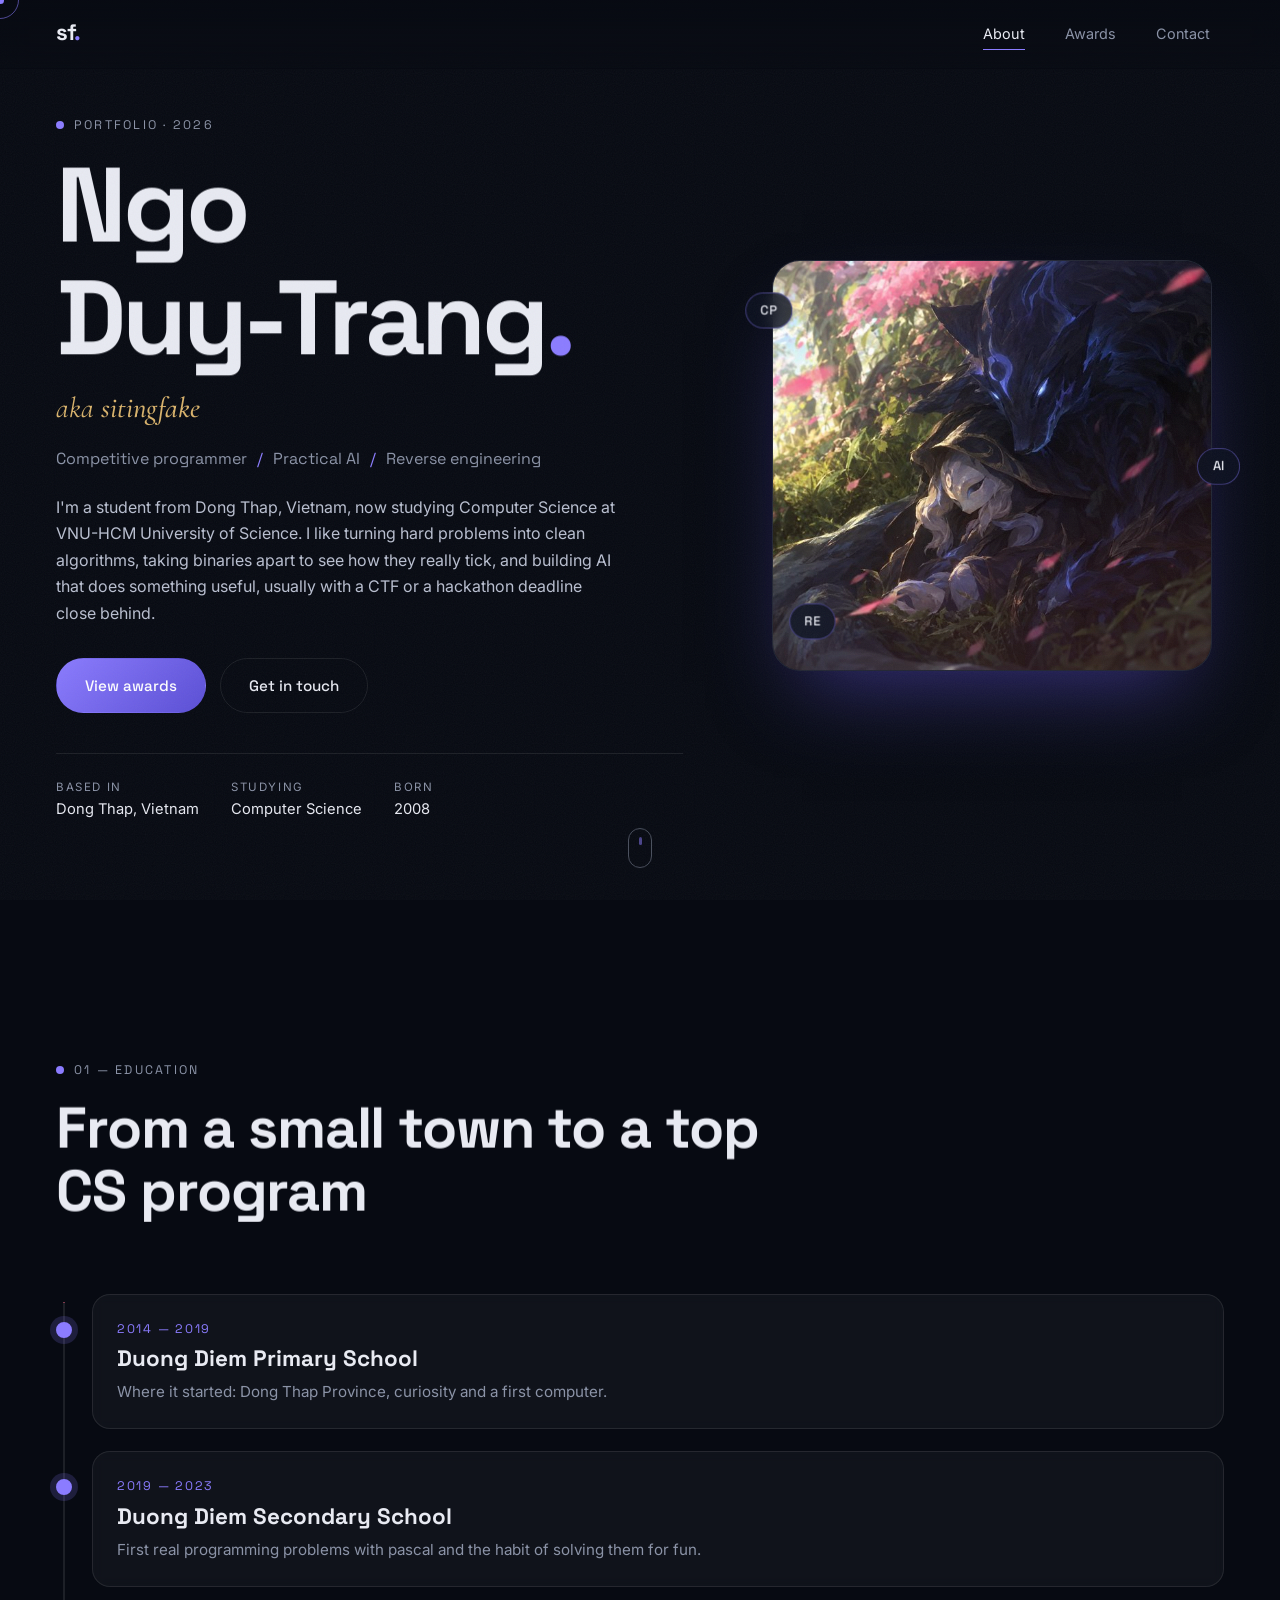
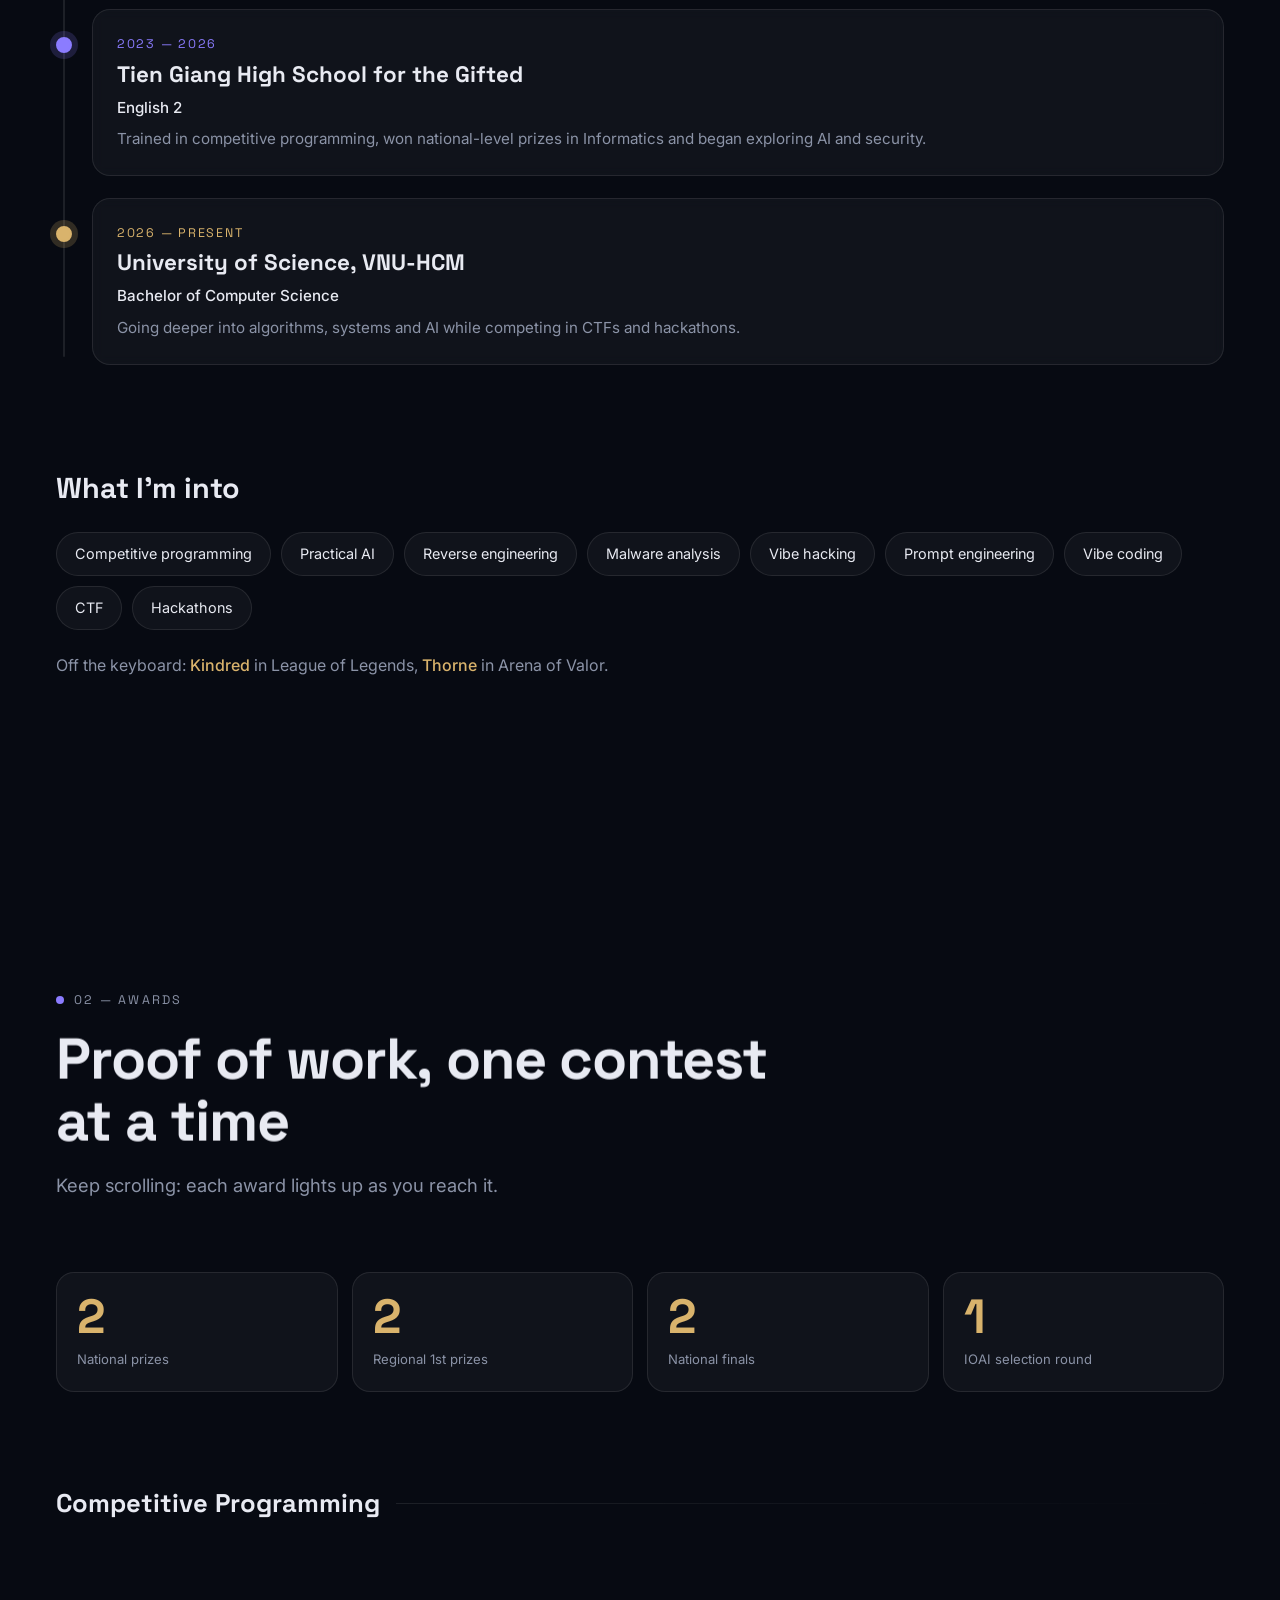
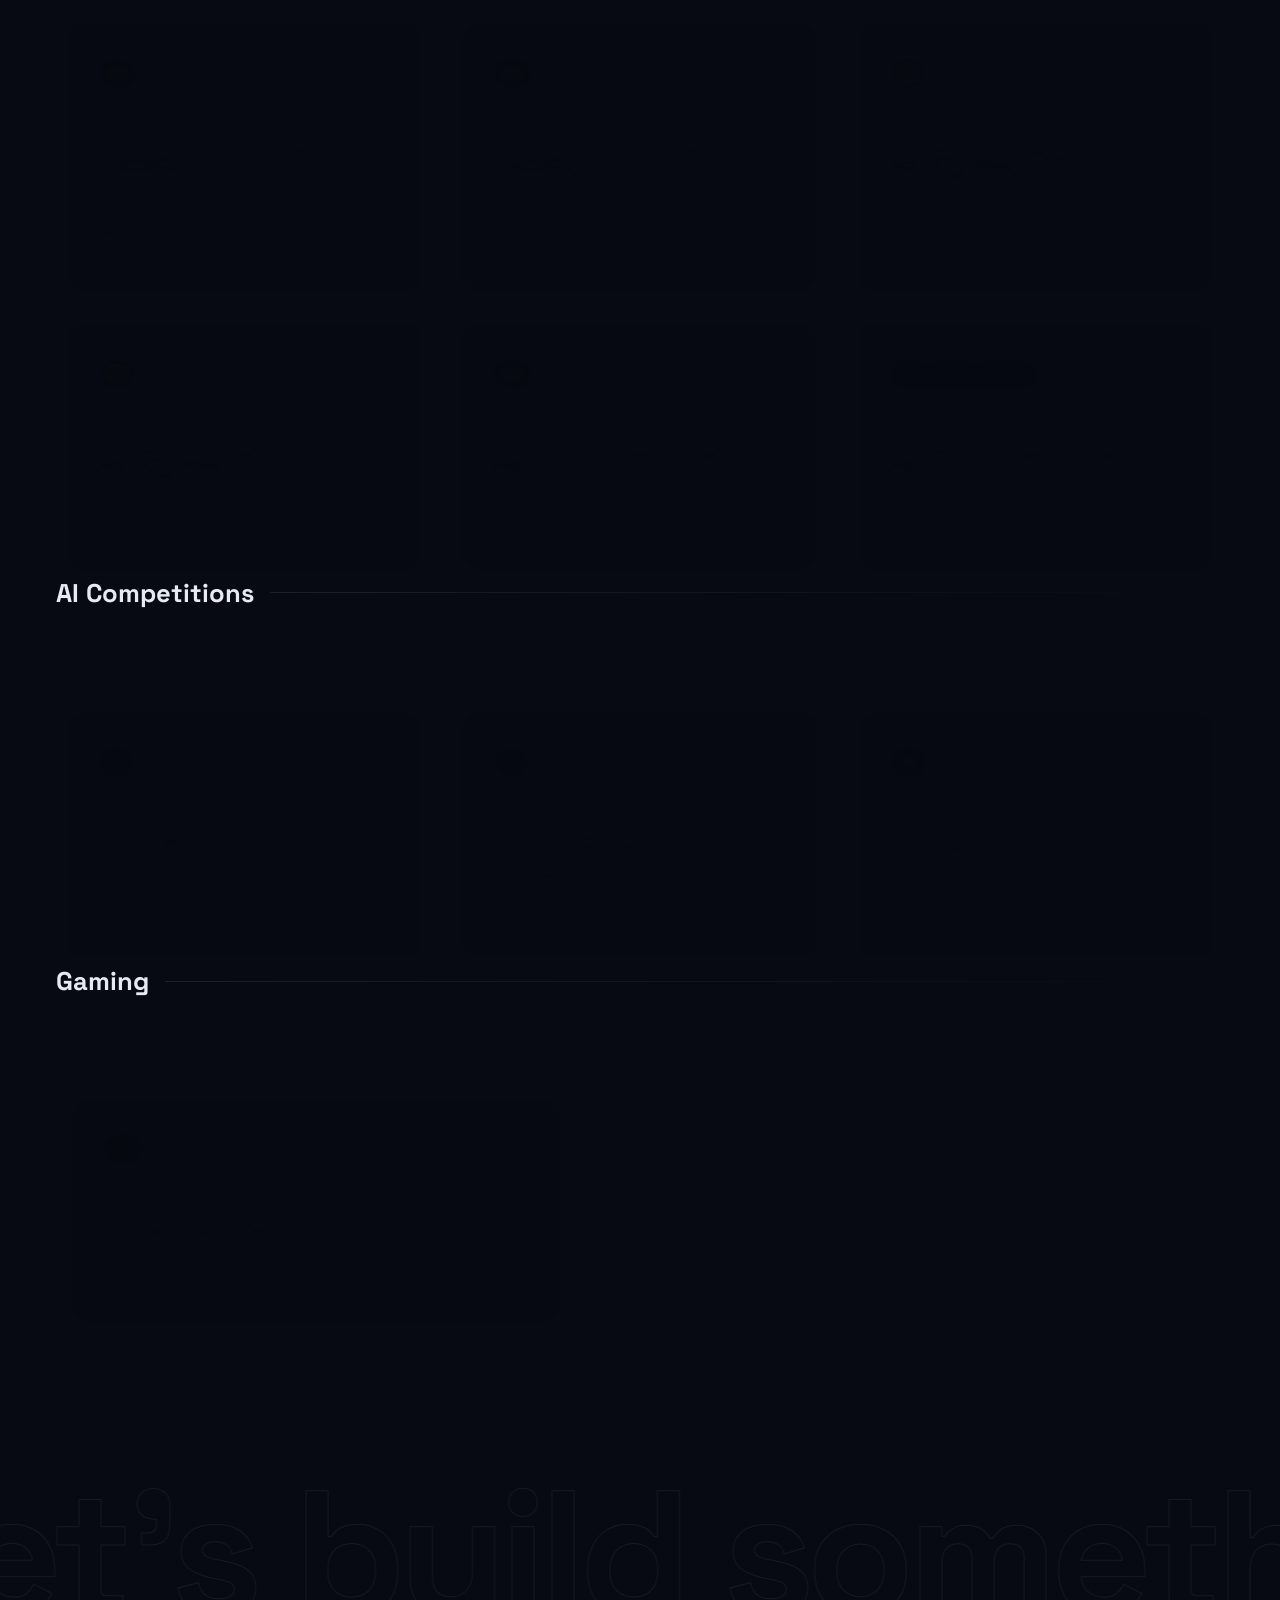
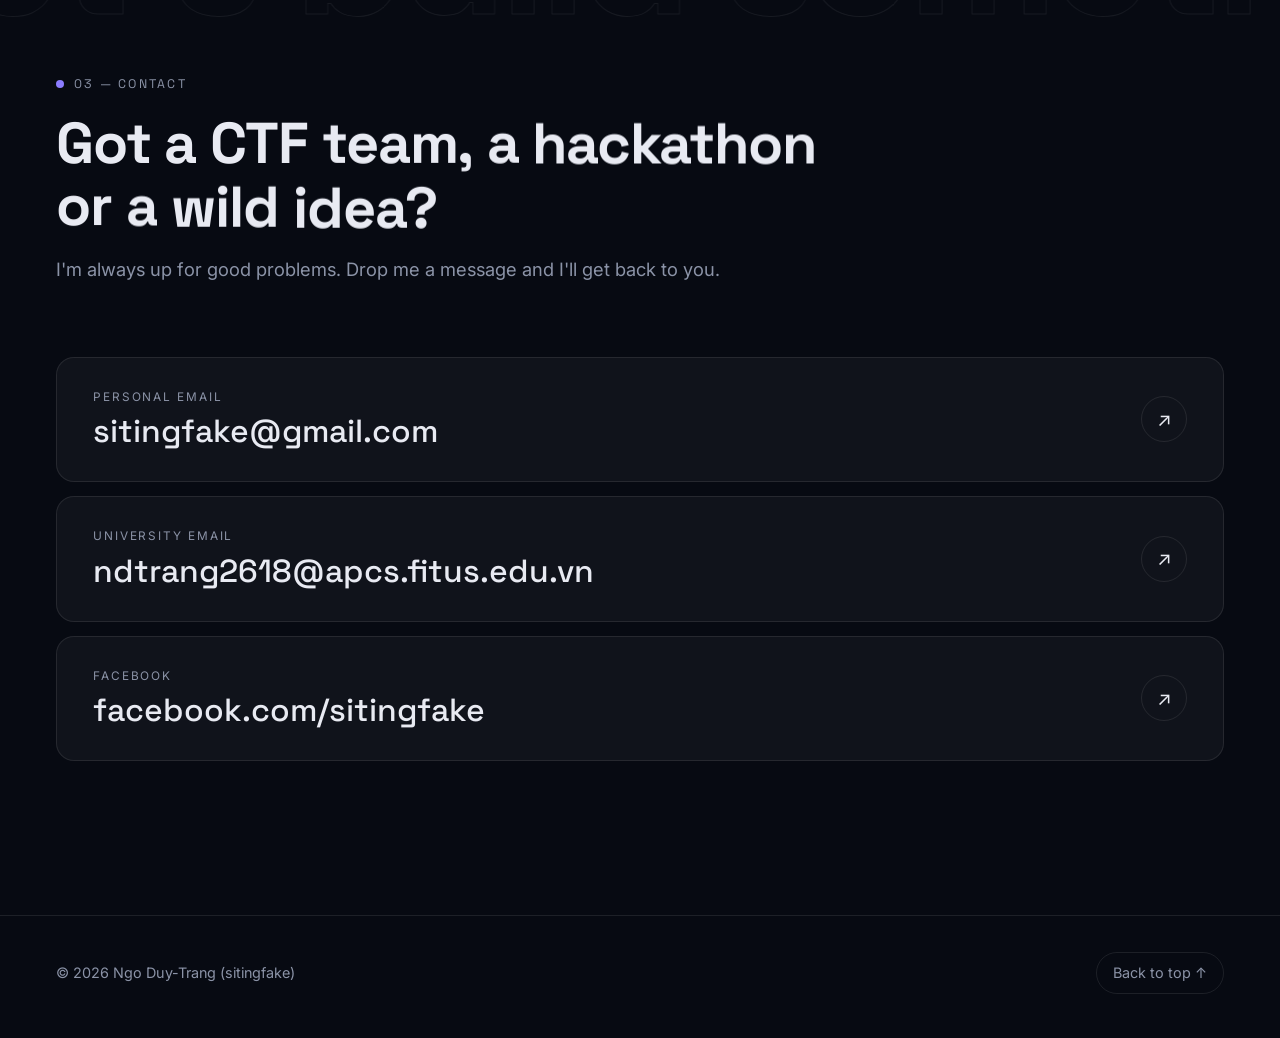
==== index.html @ 2561b8cd "Initial portfolio" ====
<!DOCTYPE html>
<html lang="en">
<head>
  <meta charset="UTF-8">
  <meta name="viewport" content="width=device-width, initial-scale=1, viewport-fit=cover">
  <title>Ngo Duy-Trang (sitingfake) — Portfolio</title>
  <meta name="description" content="Portfolio of Ngo Duy-Trang (sitingfake): competitive programmer, practical AI builder and reverse-engineering enthusiast studying Computer Science at VNU-HCM University of Science.">
  <meta name="theme-color" content="#070a12">
  <meta property="og:type" content="website">
  <meta property="og:title" content="Ngo Duy-Trang (sitingfake) — Portfolio">
  <meta property="og:description" content="Competitive programming, practical AI, reverse engineering and CTFs.">
  <meta property="og:image" content="assets/images/avatar.jpg">
  <link rel="icon" href="assets/images/avatar-640.jpg">
  <link rel="preconnect" href="https://fonts.googleapis.com">
  <link rel="preconnect" href="https://fonts.gstatic.com" crossorigin>
  <link href="https://fonts.googleapis.com/css2?family=Cormorant+Garamond:ital,wght@0,500;1,500&family=Inter:wght@300;400;500;600&family=Space+Grotesk:wght@400;500;700&display=swap" rel="stylesheet">
  <script>document.documentElement.classList.add('js');</script>
  <link rel="stylesheet" href="css/base.css">
  <link rel="stylesheet" href="css/components.css">
  <link rel="stylesheet" href="css/hero.css">
  <link rel="stylesheet" href="css/education.css">
  <link rel="stylesheet" href="css/awards.css">
  <link rel="stylesheet" href="css/contact.css">
</head>
<body>
  <div class="preloader" id="preloader" aria-hidden="true">
    <div class="preloader__inner">
      <span class="preloader__mark">sf<i>.</i></span>
      <span class="preloader__bar"><b id="preloaderBar"></b></span>
    </div>
  </div>

  <div class="progress" id="progress" aria-hidden="true"></div>
  <canvas class="ambient" id="ambient" aria-hidden="true"></canvas>
  <div class="grain" aria-hidden="true"></div>
  <div class="cursor cursor--dot" id="cursorDot" aria-hidden="true"></div>
  <div class="cursor cursor--ring" id="cursorRing" aria-hidden="true"></div>

  <header class="nav" id="nav">
    <a class="nav__logo" href="#about" aria-label="Back to top" data-magnetic>sf<i>.</i></a>
    <nav aria-label="Primary">
      <ul class="nav__links">
        <li><a href="#about" data-spy>About</a></li>
        <li><a href="#awards" data-spy>Awards</a></li>
        <li><a href="#contact" data-spy>Contact</a></li>
      </ul>
    </nav>
  </header>

  <main>
    <!-- ============ PART 1 — ABOUT ============ -->
    <section class="section hero" id="about">
      <div class="container hero__grid">
        <div class="hero__text">
          <p class="eyebrow" data-reveal><span class="eyebrow__dot"></span>Portfolio · 2026</p>
          <h1 class="hero__title" aria-label="Ngo Duy-Trang">
            <span class="line"><span class="line__inner">Ngo</span></span>
            <span class="line"><span class="line__inner">Duy-Trang<em>.</em></span></span>
          </h1>
          <p class="hero__alias" data-reveal>aka <strong>sitingfake</strong></p>
          <p class="hero__role" data-reveal>Competitive programmer <span>/</span> Practical AI <span>/</span> Reverse engineering</p>
          <p class="hero__bio" data-reveal>
            I'm a student from Dong Thap, Vietnam, now studying Computer Science at VNU-HCM University of Science.
            I like turning hard problems into clean algorithms, taking binaries apart to see how they really tick,
            and building AI that does something useful, usually with a CTF or a hackathon deadline close behind.
          </p>
          <div class="hero__cta" data-reveal>
            <a class="btn btn--primary" href="#awards" data-magnetic><span>View awards</span></a>
            <a class="btn btn--ghost" href="#contact" data-magnetic><span>Get in touch</span></a>
          </div>
          <ul class="hero__facts" data-reveal>
            <li><span>Based in</span>Dong Thap, Vietnam</li>
            <li><span>Studying</span>Computer Science</li>
            <li><span>Born</span>2008</li>
          </ul>
        </div>

        <figure class="avatar" id="avatar" data-tilt>
          <div class="avatar__glow"></div>
          <div class="avatar__frame">
            <img src="assets/images/avatar-640.jpg"
                 srcset="assets/images/avatar-640.jpg 640w, assets/images/avatar.jpg 1200w"
                 sizes="(max-width: 860px) 80vw, 460px"
                 width="1200" height="1121"
                 alt="Illustrated avatar of Kindred, the portrait Ngo Duy-Trang uses as his profile picture">
          </div>
          <span class="avatar__tag avatar__tag--a">CP</span>
          <span class="avatar__tag avatar__tag--b">AI</span>
          <span class="avatar__tag avatar__tag--c">RE</span>
        </figure>
      </div>
      <a class="scroll-hint" href="#education" aria-label="Scroll to education"><span></span></a>
    </section>

    <section class="section education" id="education">
      <div class="container">
        <header class="section__head">
          <p class="eyebrow" data-reveal><span class="eyebrow__dot"></span>01 — Education</p>
          <h2 class="section__title" data-split>From a small town to a top CS program</h2>
        </header>

        <div class="timeline" id="timeline">
          <span class="timeline__line"><i id="timelineFill"></i></span>
          <ol class="timeline__list">
            <li class="tl-item" data-tl>
              <span class="tl-item__dot"></span>
              <article class="card tl-card">
                <p class="tl-card__time">2014 — 2019</p>
                <h3>Duong Diem Primary School</h3>
                <p>Where it started: Dong Thap Province, curiosity and a first computer.</p>
              </article>
            </li>
            <li class="tl-item" data-tl>
              <span class="tl-item__dot"></span>
              <article class="card tl-card">
                <p class="tl-card__time">2019 — 2023</p>
                <h3>Duong Diem Secondary School</h3>
                <p>First real programming problems with pascal and the habit of solving them for fun.</p>
              </article>
            </li>
            <li class="tl-item" data-tl>
              <span class="tl-item__dot"></span>
              <article class="card tl-card">
                <p class="tl-card__time">2023 — 2026</p>
                <h3>Tien Giang High School for the Gifted</h3>
                <p class="tl-card__sub">English 2</p>
                <p>Trained in competitive programming, won national-level prizes in Informatics and began exploring AI and security.</p>
              </article>
            </li>
            <li class="tl-item tl-item--now" data-tl>
              <span class="tl-item__dot"></span>
              <article class="card tl-card">
                <p class="tl-card__time">2026 — Present</p>
                <h3>University of Science, VNU-HCM</h3>
                <p class="tl-card__sub">Bachelor of Computer Science</p>
                <p>Going deeper into algorithms, systems and AI while competing in CTFs and hackathons.</p>
              </article>
            </li>
          </ol>
        </div>

        <div class="interests">
          <h3 class="interests__title" data-reveal>What I'm into</h3>
          <ul class="chips">
            <li class="chip" data-chip>Competitive programming</li>
            <li class="chip" data-chip>Practical AI</li>
            <li class="chip" data-chip>Reverse engineering</li>
            <li class="chip" data-chip>Malware analysis</li>
            <li class="chip" data-chip>Vibe hacking</li>
            <li class="chip" data-chip>Prompt engineering</li>
            <li class="chip" data-chip>Vibe coding</li>
            <li class="chip" data-chip>CTF</li>
            <li class="chip" data-chip>Hackathons</li>
          </ul>
          <p class="interests__games" data-reveal>Off the keyboard: <strong>Kindred</strong> in League of Legends, <strong>Thorne</strong> in Arena of Valor.</p>
        </div>
      </div>
    </section>

    <!-- ============ PART 2 — AWARDS ============ -->
    <section class="section awards" id="awards">
      <div class="container">
        <header class="section__head">
          <p class="eyebrow" data-reveal><span class="eyebrow__dot"></span>02 — Awards</p>
          <h2 class="section__title" data-split>Proof of work, one contest at a time</h2>
          <p class="section__lead" data-reveal>Keep scrolling: each award lights up as you reach it.</p>
        </header>

        <ul class="stats" data-reveal>
          <li><b data-count="2">0</b><span>National prizes</span></li>
          <li><b data-count="2">0</b><span>Regional 1st prizes</span></li>
          <li><b data-count="2">0</b><span>National finals</span></li>
          <li><b data-count="1">0</b><span>IOAI selection round</span></li>
        </ul>

        <h3 class="group-title" data-reveal><span>Competitive Programming</span></h3>
        <div class="award-grid">
          <article class="card award award--gold" data-award tabindex="0">
            <span class="award__medal">3rd</span>
            <p class="award__meta">2024–2025 · National</p>
            <h4>National Gifted Students Exam, Informatics</h4>
            <p>Third Prize at the national level, competing against the best young programmers from across Vietnam.</p>
          </article>
          <article class="card award award--gold" data-award tabindex="0">
            <span class="award__medal">3rd</span>
            <p class="award__meta">2025–2026 · National</p>
            <h4>National Gifted Students Exam, Informatics</h4>
            <p>Third Prize for the second year in a row, a consistent result at the country's top informatics exam.</p>
          </article>
          <article class="card award award--first" data-award tabindex="0">
            <span class="award__medal">1st</span>
            <p class="award__meta">2026 · Regional</p>
            <h4>Young Informatics Contest, Southern Region</h4>
            <p>First Prize in Group C1 at the Southern regional round.</p>
          </article>
          <article class="card award award--first" data-award tabindex="0">
            <span class="award__medal">1st</span>
            <p class="award__meta">2025 · Regional</p>
            <h4>Young Informatics Contest, Southern Region</h4>
            <p>First Prize in Group C2 at the Southern regional round.</p>
          </article>
          <article class="card award award--gold" data-award tabindex="0">
            <span class="award__medal">3rd</span>
            <p class="award__meta">2025 · National Final</p>
            <h4>Young Informatics Contest, National Final</h4>
            <p>Third Prize in Group C2 at the nationwide final round.</p>
          </article>
          <article class="card award" data-award tabindex="0">
            <span class="award__medal">Honorable mention </span>
            <p class="award__meta">2026 · National Final</p>
            <h4>Young Informatics Contest, National Final</h4>
            <p>Consolation Prize in Group C1 at the nationwide final round.</p>
          </article>
        </div>

        <h3 class="group-title" data-reveal><span>AI Competitions</span></h3>
        <div class="award-grid">
          <article class="card award award--violet" data-award tabindex="0">
            <span class="award__medal">INT</span>
            <p class="award__meta">2026 · International</p>
            <h4>IOAI Team Selection</h4>
            <p>Took part in the selection round for Vietnam's team at the International Olympiad in Artificial Intelligence.</p>
          </article>
          <article class="card award award--violet" data-award tabindex="0">
            <span class="award__medal">EP</span>
            <p class="award__meta">PTIT · High school division</p>
            <h4>AI Olympiad by PTIT</h4>
            <p>Encouragement Prize at the AI Olympiad hosted by the Posts and Telecommunications Institute of Technology.</p>
          </article>
          <article class="card award award--pending" data-award tabindex="0">
            <span class="award__medal">FIN</span>
            <p class="award__meta">Ho Chi Minh City · Final round</p>
            <h4>AI Challenge HCM</h4>
            <p>Reached the final round. Results are still pending, so check back soon.</p>
          </article>
        </div>

        <h3 class="group-title" data-reveal><span>Gaming</span></h3>
        <div class="award-grid award-grid--single">
          <article class="card award award--rose" data-award tabindex="0">
            <span class="award__medal">TOP</span>
            <p class="award__meta">Arena of Valor · Vietnam server</p>
            <h4>Thorne, Elite Server Ranking</h4>
            <p>Ranked around 4x on the Vietnam Elite server leaderboard playing Thorne.</p>
          </article>
        </div>
      </div>
    </section>

    <!-- ============ PART 3 — CONTACT ============ -->
    <section class="section contact" id="contact">
      <div class="marquee" aria-hidden="true">
        <div class="marquee__track">
          <span>Let's build something</span><span>Let's build something</span>
          <span>Let's build something</span><span>Let's build something</span>
        </div>
      </div>
      <div class="container">
        <header class="section__head">
          <p class="eyebrow" data-reveal><span class="eyebrow__dot"></span>03 — Contact</p>
          <h2 class="section__title" data-split>Got a CTF team, a hackathon or a wild idea?</h2>
          <p class="section__lead" data-reveal>I'm always up for good problems. Drop me a message and I'll get back to you.</p>
        </header>

        <div class="contact__grid">
          <a class="contact-card" href="mailto:sitingfake@gmail.com" data-reveal data-magnetic>
            <span class="contact-card__label">Personal email</span>
            <span class="contact-card__value">sitingfake@gmail.com</span>
            <span class="contact-card__arrow" aria-hidden="true">↗</span>
          </a>
          <a class="contact-card" href="mailto:ndtrang2618@apcs.fitus.edu.vn" data-reveal data-magnetic>
            <span class="contact-card__label">University email</span>
            <span class="contact-card__value">ndtrang2618@apcs.fitus.edu.vn</span>
            <span class="contact-card__arrow" aria-hidden="true">↗</span>
          </a>
          <a class="contact-card" href="https://www.facebook.com/sitingfake/" target="_blank" rel="noopener noreferrer" data-reveal data-magnetic>
            <span class="contact-card__label">Facebook</span>
            <span class="contact-card__value">facebook.com/sitingfake</span>
            <span class="contact-card__arrow" aria-hidden="true">↗</span>
          </a>
        </div>
      </div>
    </section>
  </main>

  <footer class="footer">
    <div class="container footer__inner">
      <p>© <span id="year">2026</span> Ngo Duy-Trang (sitingfake)</p>
      <button class="footer__top" id="toTop" type="button" data-magnetic>Back to top ↑</button>
    </div>
  </footer>

  <script src="js/vendor/gsap.min.js"></script>
  <script src="js/vendor/ScrollTrigger.min.js"></script>
  <script src="js/vendor/lenis.min.js"></script>
  <script src="js/main.js"></script>
  <script src="js/cursor.js"></script>
  <script src="js/hero.js"></script>
  <script src="js/awards.js"></script>
  <script src="js/contact.js"></script>
</body>
</html>
---- css/base.css ----
:root {
  --bg: #070a12;
  --bg-2: #0c1120;
  --surface: rgba(255, 255, 255, 0.04);
  --surface-2: rgba(255, 255, 255, 0.07);
  --line: rgba(255, 255, 255, 0.09);
  --text: #e8eaf2;
  --muted: #8b93a7;
  --violet: #8b7cff;
  --violet-2: #5b4fd6;
  --rose: #e0556f;
  --gold: #d9b36c;
  --radius: 18px;
  --pad: clamp(20px, 5vw, 56px);
  --ease: cubic-bezier(0.22, 1, 0.36, 1);
  --font-body: "Inter", system-ui, -apple-system, "Segoe UI", sans-serif;
  --font-head: "Space Grotesk", "Inter", system-ui, sans-serif;
  --font-serif: "Cormorant Garamond", Georgia, serif;
}

*, *::before, *::after { box-sizing: border-box; margin: 0; padding: 0; }

html { -webkit-text-size-adjust: 100%; scroll-behavior: auto; }
html.lenis, html.lenis body { height: auto; }
.lenis.lenis-smooth { scroll-behavior: auto !important; }
.lenis.lenis-stopped { overflow: hidden; }

body {
  background: var(--bg);
  color: var(--text);
  font-family: var(--font-body);
  font-size: 16px;
  line-height: 1.65;
  overflow-x: hidden;
  -webkit-font-smoothing: antialiased;
}

img { display: block; max-width: 100%; height: auto; }
a { color: inherit; text-decoration: none; }
ul, ol { list-style: none; }
button { font: inherit; color: inherit; background: none; border: 0; cursor: pointer; }
i { font-style: normal; }

:focus-visible { outline: 2px solid var(--violet); outline-offset: 3px; border-radius: 6px; }
::selection { background: var(--violet); color: #fff; }

.container { width: min(1180px, 100% - var(--pad) * 2); margin-inline: auto; }
.section { position: relative; padding: clamp(80px, 12vw, 160px) 0; }

.eyebrow {
  display: inline-flex; align-items: center; gap: 10px;
  font-family: var(--font-head); font-size: 0.78rem; letter-spacing: 0.18em;
  text-transform: uppercase; color: var(--muted);
}
.eyebrow__dot {
  width: 8px; height: 8px; border-radius: 50%; background: var(--violet);
  box-shadow: 0 0 0 0 rgba(139, 124, 255, 0.6); animation: pulse 2.4s infinite;
}
@keyframes pulse {
  0% { box-shadow: 0 0 0 0 rgba(139, 124, 255, 0.55); }
  70% { box-shadow: 0 0 0 10px rgba(139, 124, 255, 0); }
  100% { box-shadow: 0 0 0 0 rgba(139, 124, 255, 0); }
}

.section__head { max-width: 760px; margin-bottom: clamp(36px, 6vw, 72px); }
.section__title {
  margin-top: 16px; font-family: var(--font-head); font-weight: 700;
  font-size: clamp(2rem, 5.2vw, 3.6rem); line-height: 1.08; letter-spacing: -0.02em;
}
.section__lead { margin-top: 18px; color: var(--muted); font-size: clamp(1rem, 1.6vw, 1.15rem); }

/* split-text words */
.word { display: inline-block; overflow: hidden; vertical-align: top; }
.word > span { display: inline-block; will-change: transform; }

/* Pre-animation state, only when JS is running */
.js [data-reveal] { opacity: 0; transform: translateY(28px); }
.js.reduced [data-reveal] { opacity: 1; transform: none; }

/* Page-wide layers */
.grain {
  position: fixed; inset: 0; z-index: 90; pointer-events: none; opacity: 0.05;
  background-image: url("data:image/svg+xml;utf8,<svg xmlns='http://www.w3.org/2000/svg' width='160' height='160'><filter id='n'><feTurbulence type='fractalNoise' baseFrequency='.9' numOctaves='2'/></filter><rect width='100%' height='100%' filter='url(%23n)'/></svg>");
}
.ambient { position: fixed; inset: 0; width: 100%; height: 100%; z-index: 0; pointer-events: none; }
main, .footer { position: relative; z-index: 1; }

.progress {
  position: fixed; top: 0; left: 0; z-index: 120; height: 3px; width: 100%;
  transform-origin: 0 50%; transform: scaleX(0);
  background: linear-gradient(90deg, var(--violet), var(--rose), var(--gold));
}

@media (prefers-reduced-motion: reduce) {
  *, *::before, *::after { animation-duration: 0.01ms !important; animation-iteration-count: 1 !important; transition-duration: 0.01ms !important; }
  .js [data-reveal] { opacity: 1; transform: none; }
}
---- css/components.css ----
/* ---------- Preloader ---------- */
.preloader {
  position: fixed; inset: 0; z-index: 200; display: grid; place-items: center;
  background: var(--bg);
}
.preloader__inner { display: grid; justify-items: center; gap: 22px; }
.preloader__mark { font-family: var(--font-head); font-weight: 700; font-size: clamp(2.6rem, 9vw, 4.5rem); letter-spacing: -0.04em; }
.preloader__mark i { color: var(--violet); }
.preloader__bar { width: 160px; height: 2px; background: var(--line); overflow: hidden; border-radius: 2px; }
.preloader__bar b { display: block; height: 100%; width: 100%; transform-origin: 0 50%; transform: scaleX(0); background: linear-gradient(90deg, var(--violet), var(--gold)); }

/* ---------- Navbar ---------- */
.nav {
  position: fixed; top: 0; left: 0; right: 0; z-index: 100;
  display: flex; align-items: center; justify-content: space-between;
  padding: 14px var(--pad);
  backdrop-filter: blur(14px); -webkit-backdrop-filter: blur(14px);
  background: linear-gradient(to bottom, rgba(7, 10, 18, 0.8), rgba(7, 10, 18, 0.2));
  border-bottom: 1px solid transparent;
  transition: transform 0.5s var(--ease), border-color 0.4s;
}
.nav.is-hidden { transform: translateY(-110%); }
.nav.is-scrolled { border-bottom-color: var(--line); }
.nav__logo { font-family: var(--font-head); font-weight: 700; font-size: 1.4rem; letter-spacing: -0.04em; display: inline-block; }
.nav__logo i { color: var(--violet); }
.nav__links { display: flex; gap: clamp(4px, 2vw, 12px); }
.nav__links a {
  position: relative; display: inline-block; padding: 8px 14px; border-radius: 999px;
  font-size: 0.9rem; color: var(--muted); transition: color 0.3s, background 0.3s;
}
.nav__links a::after {
  content: ""; position: absolute; left: 14px; right: 14px; bottom: 4px; height: 1px;
  background: var(--violet); transform: scaleX(0); transform-origin: 0 50%; transition: transform 0.45s var(--ease);
}
.nav__links a:hover, .nav__links a.is-active { color: var(--text); }
.nav__links a:hover::after, .nav__links a.is-active::after { transform: scaleX(1); }

/* ---------- Buttons ---------- */
.btn {
  position: relative; display: inline-flex; align-items: center; justify-content: center;
  padding: 14px 28px; border-radius: 999px; overflow: hidden; isolation: isolate;
  font-family: var(--font-head); font-weight: 500; font-size: 0.95rem;
  border: 1px solid var(--line); transition: color 0.4s var(--ease), border-color 0.4s;
}
.btn::before {
  content: ""; position: absolute; inset: 0; z-index: -1; border-radius: inherit;
  transform: translateY(101%); transition: transform 0.5s var(--ease);
}
.btn--primary { background: linear-gradient(135deg, var(--violet), var(--violet-2)); border-color: transparent; color: #fff; }
.btn--primary::before { background: #fff; }
.btn--primary:hover { color: #1a1440; }
.btn--ghost::before { background: var(--surface-2); }
.btn--ghost:hover { border-color: var(--violet); }
.btn:hover::before { transform: translateY(0); }

/* ---------- Cards ---------- */
.card {
  position: relative; border-radius: var(--radius); padding: 24px;
  background: var(--surface); border: 1px solid var(--line);
  backdrop-filter: blur(6px); -webkit-backdrop-filter: blur(6px);
  transition: translate 0.5s var(--ease), border-color 0.4s, background 0.4s, box-shadow 0.5s;
}
.card::before {
  content: ""; position: absolute; inset: 0; border-radius: inherit; pointer-events: none; opacity: 0;
  background: radial-gradient(420px circle at var(--mx, 50%) var(--my, 50%), rgba(139, 124, 255, 0.16), transparent 60%);
  transition: opacity 0.4s;
}
.card:hover::before, .card:focus-visible::before { opacity: 1; }
/* `translate` (not `transform`) so GSAP's inline transforms never cancel the hover lift */
.card:hover { translate: 0 -6px !important; border-color: rgba(139, 124, 255, 0.45); background: var(--surface-2); box-shadow: 0 24px 60px -24px rgba(91, 79, 214, 0.5); }

/* ---------- Custom cursor (desktop with fine pointer only) ---------- */
.cursor { display: none; }
@media (hover: hover) and (pointer: fine) {
  .cursor { display: block; position: fixed; top: 0; left: 0; z-index: 300; pointer-events: none; border-radius: 50%; will-change: transform; }
  .cursor--dot { width: 7px; height: 7px; margin: -3.5px 0 0 -3.5px; background: var(--violet); }
  .cursor--ring {
    width: 38px; height: 38px; margin: -19px 0 0 -19px; border: 1px solid rgba(139, 124, 255, 0.55);
    transition: width 0.3s var(--ease), height 0.3s var(--ease), margin 0.3s var(--ease), background 0.3s, border-color 0.3s;
  }
  .cursor--ring.is-hover { width: 64px; height: 64px; margin: -32px 0 0 -32px; background: rgba(139, 124, 255, 0.12); border-color: var(--violet); }
  html.has-cursor, html.has-cursor a, html.has-cursor button { cursor: none; }
}
---- css/hero.css ----
/* ---------- Hero ---------- */
.hero { min-height: 100svh; display: flex; align-items: center; padding-top: 110px; padding-bottom: 80px; }
.hero__grid { display: grid; grid-template-columns: 1.15fr 0.85fr; gap: clamp(32px, 6vw, 80px); align-items: center; }

.hero__title {
  margin: 18px 0 6px; font-family: var(--font-head); font-weight: 700;
  font-size: clamp(3rem, 9.5vw, 6.6rem); line-height: 0.98; letter-spacing: -0.04em;
}
.hero__title .line { display: block; overflow: hidden; padding-bottom: 0.08em; }
.hero__title .line__inner { display: inline-block; will-change: transform; }
.hero__title em { font-style: normal; color: var(--violet); }

.hero__alias { font-family: var(--font-serif); font-style: italic; font-size: clamp(1.3rem, 3vw, 1.8rem); color: var(--gold); }
.hero__alias strong { font-weight: 500; }
.hero__role { margin-top: 14px; color: var(--muted); font-family: var(--font-head); font-size: clamp(0.85rem, 1.8vw, 1rem); }
.hero__role span { color: var(--violet); margin: 0 6px; }
.hero__bio { margin-top: 22px; max-width: 560px; color: #b9bfd0; }
.hero__cta { display: flex; flex-wrap: wrap; gap: 14px; margin-top: 32px; }

.hero__facts { display: flex; flex-wrap: wrap; gap: 12px 32px; margin-top: 40px; padding-top: 24px; border-top: 1px solid var(--line); font-size: 0.92rem; }
.hero__facts span { display: block; font-size: 0.72rem; letter-spacing: 0.14em; text-transform: uppercase; color: var(--muted); }

/* Avatar */
.avatar { position: relative; justify-self: center; width: min(100%, 440px); perspective: 900px; }
.avatar__frame {
  position: relative; border-radius: 28px; overflow: hidden; border: 1px solid var(--line);
  background: var(--bg-2); transform-style: preserve-3d; will-change: transform;
  box-shadow: 0 40px 80px -30px rgba(91, 79, 214, 0.55);
}
.avatar__frame img { width: 100%; transition: transform 0.9s var(--ease); }
.avatar:hover .avatar__frame img { transform: scale(1.06); }
.avatar__frame::after {
  content: ""; position: absolute; inset: 0; pointer-events: none;
  background: linear-gradient(160deg, rgba(139, 124, 255, 0.18), transparent 45%, rgba(224, 85, 111, 0.16));
  mix-blend-mode: screen;
}
.avatar__glow {
  position: absolute; inset: -12%; z-index: -1; border-radius: 50%;
  background: radial-gradient(closest-side, rgba(139, 124, 255, 0.45), transparent 70%);
  filter: blur(30px); animation: breathe 6s ease-in-out infinite;
}
@keyframes breathe { 50% { transform: scale(1.1); opacity: 0.75; } }

.avatar__tag {
  position: absolute; z-index: 2; padding: 6px 14px; border-radius: 999px;
  font-family: var(--font-head); font-size: 0.78rem; font-weight: 500;
  background: rgba(12, 17, 32, 0.8); border: 1px solid rgba(139, 124, 255, 0.4);
  backdrop-filter: blur(8px); -webkit-backdrop-filter: blur(8px);
  animation: float 5s ease-in-out infinite;
}
.avatar__tag--a { top: 8%; left: -6%; }
.avatar__tag--b { top: 46%; right: -6%; animation-delay: -1.6s; }
.avatar__tag--c { bottom: 8%; left: 4%; animation-delay: -3.2s; }
@keyframes float { 50% { transform: translateY(-10px); } }

.scroll-hint { position: absolute; left: 50%; bottom: 28px; width: 24px; height: 40px; margin-left: -12px; border: 1px solid var(--muted); border-radius: 14px; }
.scroll-hint span { position: absolute; top: 8px; left: 50%; width: 3px; height: 8px; margin-left: -1.5px; border-radius: 2px; background: var(--violet); animation: wheel 1.8s infinite; }
@keyframes wheel { 0% { opacity: 1; transform: translateY(0); } 100% { opacity: 0; transform: translateY(14px); } }
---- css/education.css ----
/* ---------- Education timeline ---------- */
.timeline { position: relative; padding-left: 36px; }
.timeline__line { position: absolute; left: 7px; top: 8px; bottom: 8px; width: 2px; background: var(--line); border-radius: 2px; }
.timeline__line i { display: block; width: 100%; height: 100%; transform-origin: 50% 0; transform: scaleY(0); background: linear-gradient(to bottom, var(--violet), var(--rose)); }
.timeline__list { display: grid; gap: 22px; }
.tl-item { position: relative; }
.js .tl-item .tl-card { opacity: 0; transform: translateX(30px); }
.js.reduced .tl-item .tl-card { opacity: 1; transform: none; }
.tl-item__dot { position: absolute; left: -36px; top: 28px; width: 16px; height: 16px; border-radius: 50%; background: var(--bg); border: 2px solid var(--violet); transition: background 0.4s, box-shadow 0.4s; }
.tl-item.is-on .tl-item__dot { background: var(--violet); box-shadow: 0 0 0 6px rgba(139, 124, 255, 0.18); }
.tl-item--now .tl-item__dot { border-color: var(--gold); }
.tl-item--now.is-on .tl-item__dot { background: var(--gold); box-shadow: 0 0 0 6px rgba(217, 179, 108, 0.2); }
.tl-card h3 { font-family: var(--font-head); font-size: clamp(1.1rem, 2.4vw, 1.4rem); line-height: 1.25; }
.tl-card p { color: var(--muted); font-size: 0.95rem; margin-top: 6px; }
.tl-card .tl-card__time { font-family: var(--font-head); font-size: 0.78rem; letter-spacing: 0.14em; text-transform: uppercase; color: var(--violet); margin: 0 0 6px; }
.tl-item--now .tl-card .tl-card__time { color: var(--gold); }
.tl-card .tl-card__sub { color: var(--text); font-weight: 500; }

/* Interests */
.interests { margin-top: clamp(56px, 9vw, 100px); }
.interests__title { font-family: var(--font-head); font-size: clamp(1.3rem, 3vw, 1.8rem); margin-bottom: 20px; }
.chips { display: flex; flex-wrap: wrap; gap: 10px; }
.js .chip { opacity: 0; transform: translateY(16px) scale(0.95); }
.js.reduced .chip { opacity: 1; transform: none; }
.chip {
  padding: 9px 18px; border-radius: 999px; font-size: 0.9rem; border: 1px solid var(--line); background: var(--surface);
  transition: background 0.3s, border-color 0.3s, color 0.3s;
}
.chip:hover { border-color: var(--violet); background: rgba(139, 124, 255, 0.15); }
.interests__games { margin-top: 22px; color: var(--muted); }
.interests__games strong { color: var(--gold); font-weight: 500; }

@media (max-width: 860px) {
  .hero { padding-top: 96px; }
  .hero__grid { grid-template-columns: 1fr; }
  .avatar { order: -1; width: min(78%, 340px); }
  .avatar__tag--a { left: -3%; } .avatar__tag--b { right: -3%; }
  .scroll-hint { display: none; }
}
@media (max-width: 480px) {
  .timeline { padding-left: 30px; }
  .tl-item__dot { left: -30px; }
  .hero__cta .btn { flex: 1 1 100%; }
  .nav__links a { padding: 8px 10px; font-size: 0.85rem; }
}
---- css/awards.css ----
/* ---------- Awards ---------- */
.stats { display: grid; grid-template-columns: repeat(4, 1fr); gap: 14px; margin-bottom: clamp(48px, 8vw, 90px); }
.stats li { padding: 20px; border-radius: var(--radius); border: 1px solid var(--line); background: var(--surface); }
.stats b { display: block; font-family: var(--font-head); font-size: clamp(2rem, 5vw, 3rem); line-height: 1; color: var(--gold); }
.stats span { display: block; margin-top: 8px; font-size: 0.82rem; color: var(--muted); }

.group-title { display: flex; align-items: center; gap: 16px; margin: clamp(40px, 6vw, 64px) 0 22px; font-family: var(--font-head); font-size: clamp(1.2rem, 2.6vw, 1.6rem); }
.group-title::after { content: ""; flex: 1; height: 1px; background: linear-gradient(90deg, var(--line), transparent); }

.award-grid { display: grid; grid-template-columns: repeat(3, 1fr); gap: 18px; }
.award-grid--single { grid-template-columns: minmax(0, 520px); }

/* Scroll-scrubbed reveal: JS drives opacity / transform / blur */
/* --p (0 → 1) is scrubbed by awards.js; CSS turns it into opacity, lift, scale and blur */
.js .award {
  --p: 0;
  opacity: var(--p);
  transform: translateY(calc((1 - var(--p)) * 70px)) scale(calc(0.94 + 0.06 * var(--p)));
  filter: blur(calc((1 - var(--p)) * 8px));
  will-change: transform, opacity;
}
.js .award:hover, .js .award:focus-visible {
  transform: translateY(calc((1 - var(--p)) * 70px)) scale(calc(0.94 + 0.06 * var(--p)));
}
.js.reduced .award { --p: 1; will-change: auto; }

.award { --accent: var(--violet); padding: 26px; overflow: hidden; }
.award::after {
  content: ""; position: absolute; left: 0; top: 0; height: 3px; width: 100%;
  background: linear-gradient(90deg, var(--accent), transparent); transform: scaleX(0); transform-origin: 0 50%;
  transition: transform 0.6s var(--ease);
}
.award:hover::after, .award:focus-visible::after { transform: scaleX(1); }
.award--gold { --accent: var(--gold); }
.award--first { --accent: #f2d58a; }
.award--violet { --accent: var(--violet); }
.award--rose { --accent: var(--rose); }
.award--pending { --accent: var(--muted); border-style: dashed; }

.award__medal {
  display: inline-grid; place-items: center; min-width: 52px; height: 52px; padding: 0 12px; border-radius: 16px;
  font-family: var(--font-head); font-weight: 700; font-size: 1rem; color: var(--accent);
  background: color-mix(in srgb, var(--accent) 14%, transparent); border: 1px solid color-mix(in srgb, var(--accent) 45%, transparent);
  transition: transform 0.5s var(--ease);
}
.award:hover .award__medal { transform: rotate(-8deg) scale(1.1); }
.award--pending .award__medal { animation: pulse-soft 2s ease-in-out infinite; }
@keyframes pulse-soft { 50% { opacity: 0.45; } }
.award__meta { margin-top: 18px; font-size: 0.78rem; letter-spacing: 0.12em; text-transform: uppercase; color: var(--accent); }
.award h4 { margin-top: 8px; font-family: var(--font-head); font-size: 1.15rem; line-height: 1.3; }
.award p:last-child { margin-top: 10px; color: var(--muted); font-size: 0.93rem; }

@media (max-width: 960px) {
  .award-grid { grid-template-columns: repeat(2, 1fr); }
  .stats { grid-template-columns: repeat(2, 1fr); }
}
@media (max-width: 600px) {
  .award-grid, .award-grid--single { grid-template-columns: 1fr; }
  .award { padding: 22px; }
}
---- css/contact.css ----
/* ---------- Contact ---------- */
.contact { overflow: hidden; }

.marquee { position: absolute; top: clamp(24px, 4vw, 56px); left: 0; width: 100%; overflow: hidden; pointer-events: none; opacity: 0.07; }
.marquee__track { display: flex; width: max-content; will-change: transform; }
.marquee__track span {
  padding-right: 0.6em; white-space: nowrap; font-family: var(--font-head); font-weight: 700;
  font-size: clamp(4rem, 14vw, 11rem); line-height: 1; letter-spacing: -0.04em; color: transparent;
  -webkit-text-stroke: 1px #fff;
}

.contact .container { position: relative; padding-top: clamp(40px, 8vw, 110px); }
.contact__grid { display: grid; gap: 14px; }

.contact-card {
  position: relative; display: grid; grid-template-columns: 1fr auto; align-items: center; gap: 4px 20px;
  padding: clamp(20px, 3vw, 30px) clamp(20px, 3.5vw, 36px); border-radius: var(--radius);
  background: var(--surface); border: 1px solid var(--line); overflow: hidden; isolation: isolate;
  transition: border-color 0.4s, box-shadow 0.5s;
}
.contact-card::before {
  content: ""; position: absolute; inset: 0; z-index: -1;
  background: linear-gradient(100deg, rgba(139, 124, 255, 0.22), rgba(224, 85, 111, 0.12));
  transform: translateX(-101%); transition: transform 0.6s var(--ease);
}
.contact-card:hover { border-color: rgba(139, 124, 255, 0.55); box-shadow: 0 24px 60px -28px rgba(91, 79, 214, 0.6); }
.contact-card:hover::before { transform: translateX(0); }

.contact-card__label { grid-column: 1; font-size: 0.74rem; letter-spacing: 0.16em; text-transform: uppercase; color: var(--muted); }
.contact-card__value {
  grid-column: 1; font-family: var(--font-head); font-weight: 500; line-height: 1.25;
  font-size: clamp(1.05rem, 3.4vw, 2rem); overflow-wrap: anywhere;
}
.contact-card__arrow {
  grid-column: 2; grid-row: 1 / span 2; display: grid; place-items: center; width: 46px; height: 46px; border-radius: 50%;
  border: 1px solid var(--line); font-size: 1.2rem; transition: transform 0.5s var(--ease), background 0.3s, color 0.3s, border-color 0.3s;
}
.contact-card:hover .contact-card__arrow { transform: rotate(45deg); background: var(--violet); border-color: var(--violet); color: #fff; }

/* ---------- Footer ---------- */
.footer { padding: 36px 0 44px; border-top: 1px solid var(--line); color: var(--muted); font-size: 0.9rem; }
.footer__inner { display: flex; flex-wrap: wrap; align-items: center; justify-content: space-between; gap: 14px; }
.footer__top { padding: 8px 16px; border-radius: 999px; border: 1px solid var(--line); transition: color 0.3s, border-color 0.3s, background 0.3s; }
.footer__top:hover { color: var(--text); border-color: var(--violet); background: rgba(139, 124, 255, 0.12); }

@media (max-width: 480px) {
  .contact-card__arrow { width: 38px; height: 38px; }
}
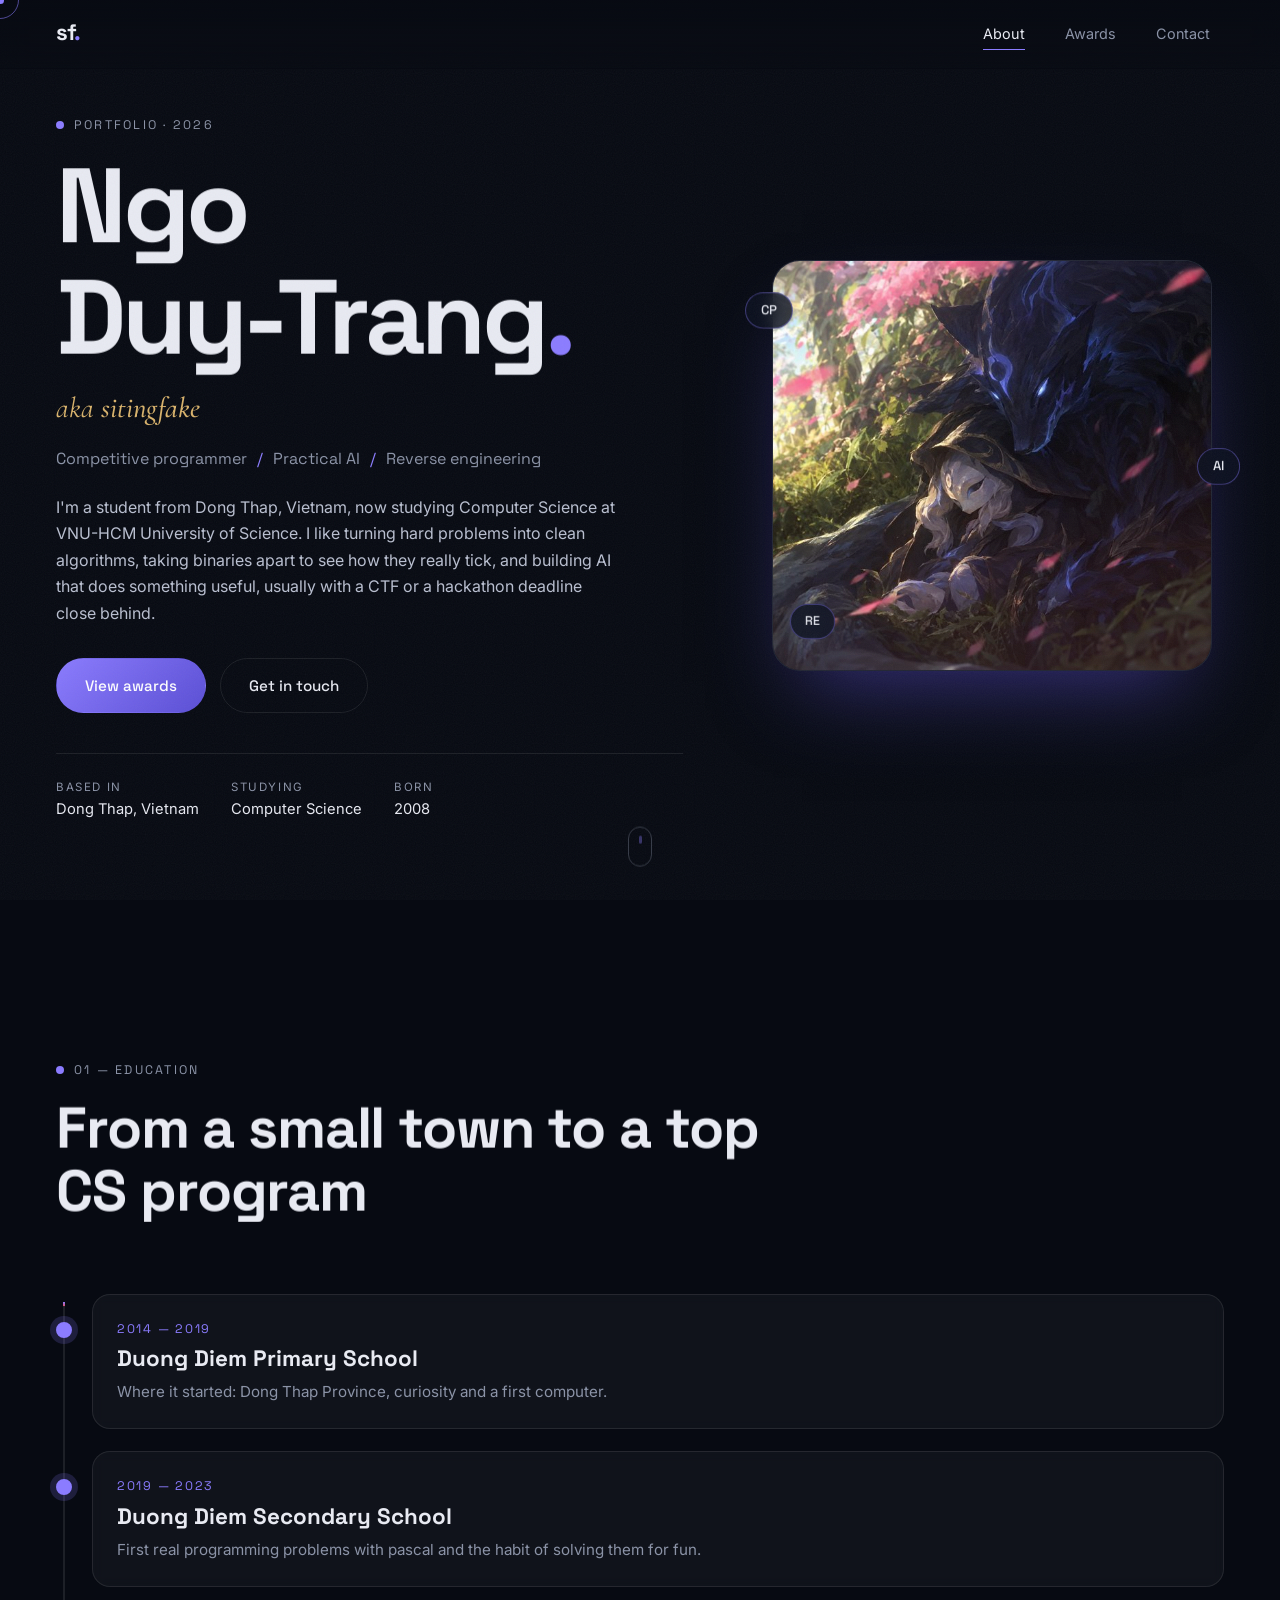
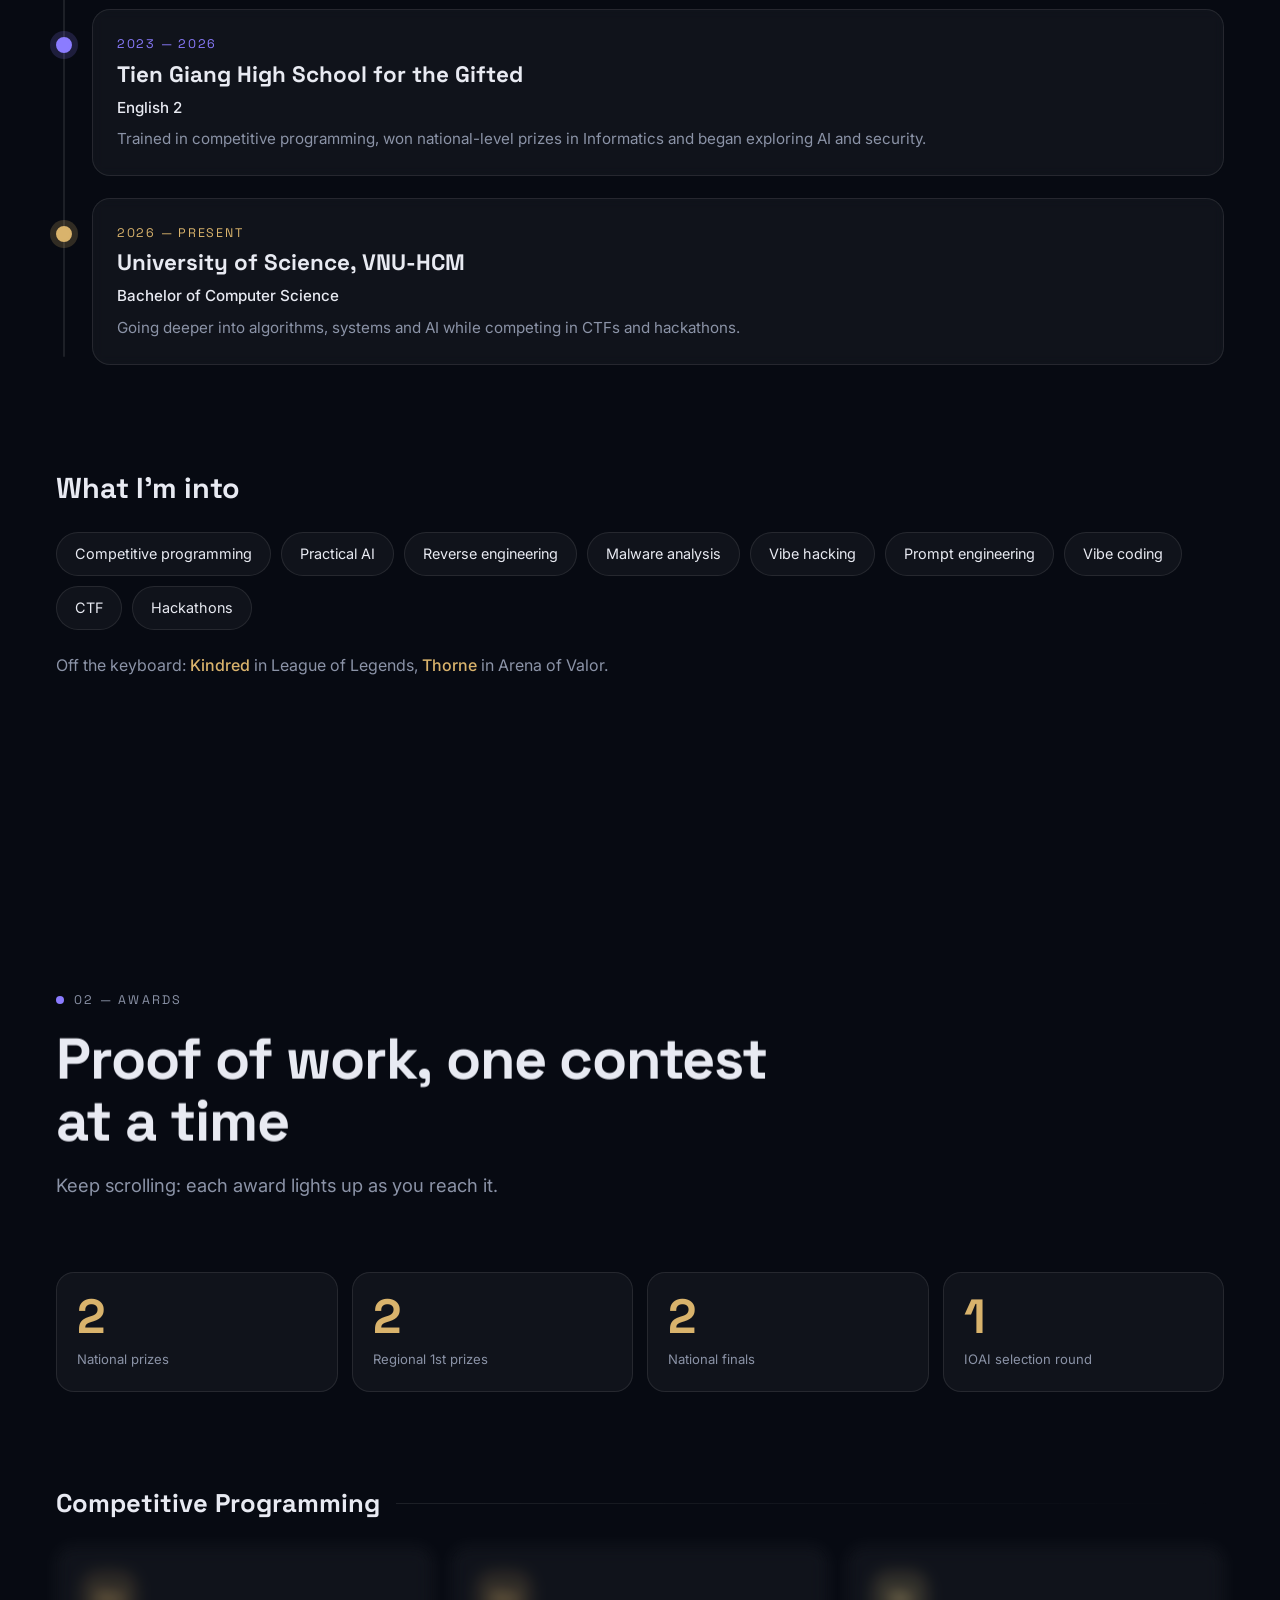
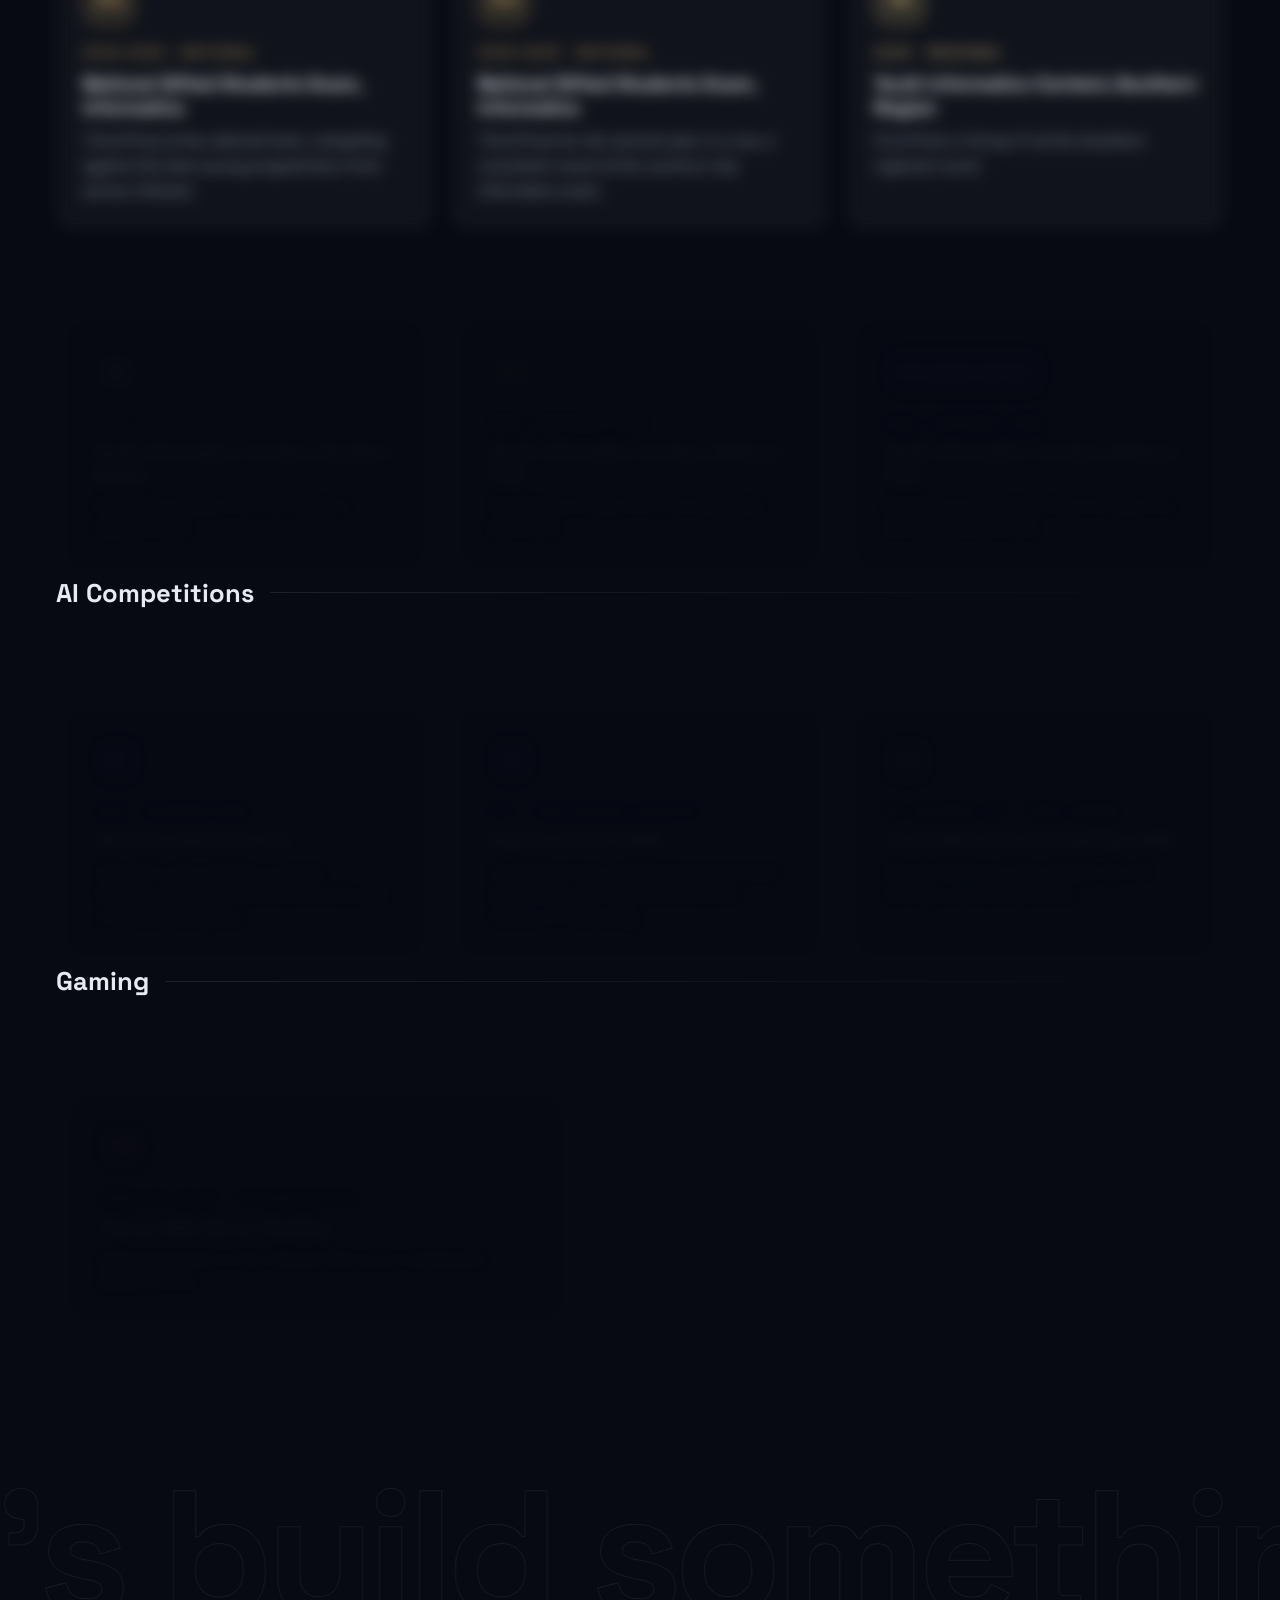
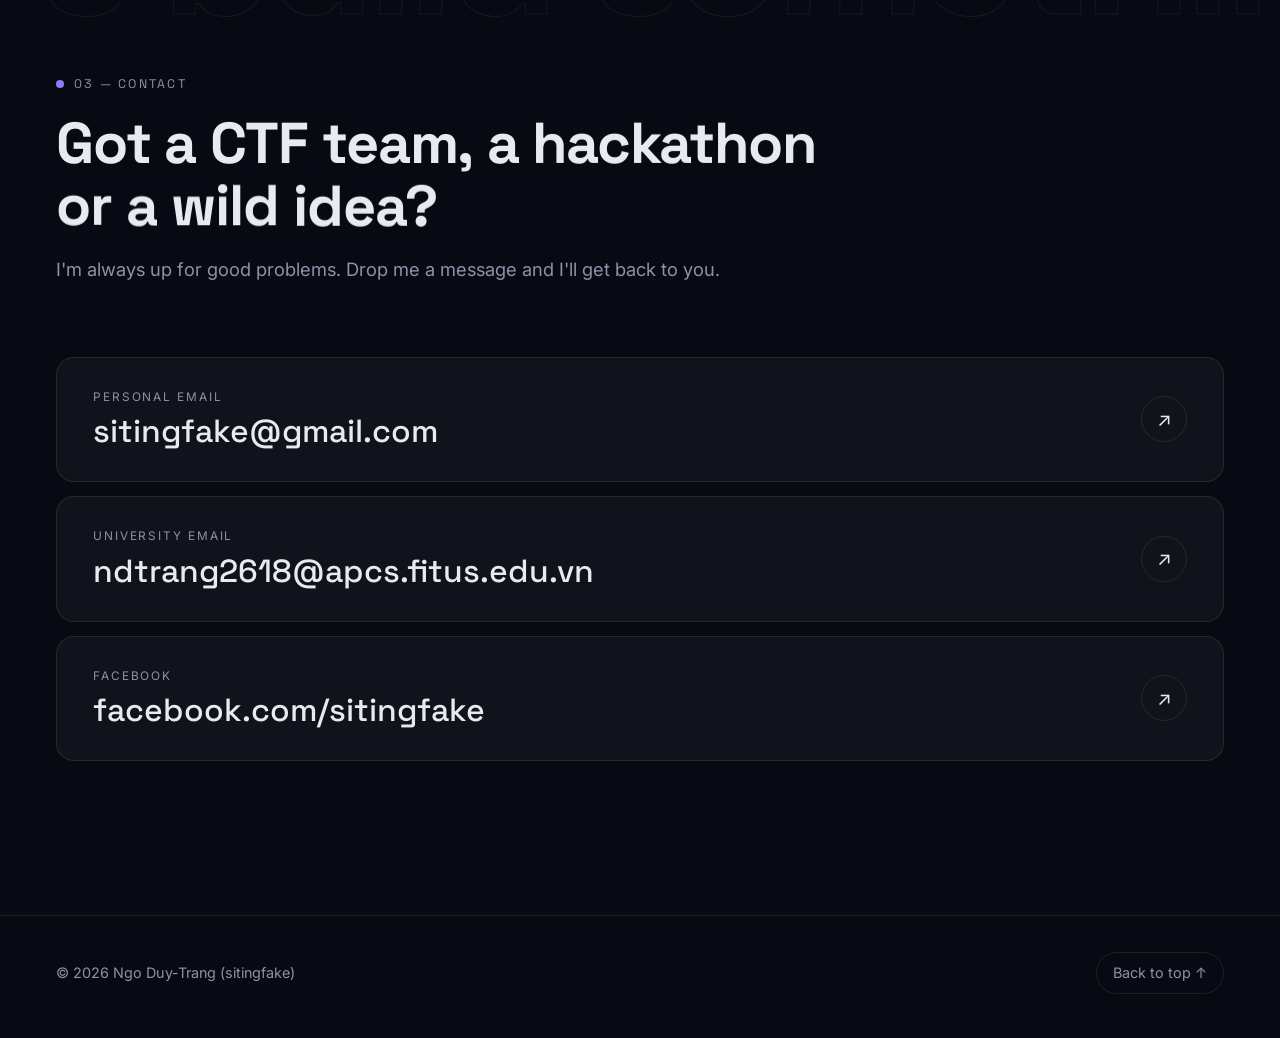
==== commit c63c5b61: "Update award titles for consistency and clarity" ====
--- a/index.html
+++ b/index.html
@@ -190,26 +190,26 @@
           <article class="card award award--first" data-award tabindex="0">
             <span class="award__medal">1st</span>
             <p class="award__meta">2026 · Regional</p>
-            <h4>Young Informatics Contest, Southern Region</h4>
+            <h4>Youth Informatics Contest, Southern Region</h4>
             <p>First Prize in Group C1 at the Southern regional round.</p>
           </article>
           <article class="card award award--first" data-award tabindex="0">
             <span class="award__medal">1st</span>
             <p class="award__meta">2025 · Regional</p>
-            <h4>Young Informatics Contest, Southern Region</h4>
+            <h4>Youth Informatics Contest, Southern Region</h4>
             <p>First Prize in Group C2 at the Southern regional round.</p>
           </article>
           <article class="card award award--gold" data-award tabindex="0">
             <span class="award__medal">3rd</span>
             <p class="award__meta">2025 · National Final</p>
-            <h4>Young Informatics Contest, National Final</h4>
+            <h4>Youth Informatics Contest, National Final</h4>
             <p>Third Prize in Group C2 at the nationwide final round.</p>
           </article>
           <article class="card award" data-award tabindex="0">
             <span class="award__medal">Honorable mention </span>
             <p class="award__meta">2026 · National Final</p>
-            <h4>Young Informatics Contest, National Final</h4>
-            <p>Consolation Prize in Group C1 at the nationwide final round.</p>
+            <h4>Youth Informatics Contest, National Final</h4>
+            <p> Received a Consolation Prize in Group C1 at the national final round.</p>
           </article>
         </div>
 
@@ -218,19 +218,19 @@
           <article class="card award award--violet" data-award tabindex="0">
             <span class="award__medal">INT</span>
             <p class="award__meta">2026 · International</p>
-            <h4>IOAI Team Selection</h4>
+            <h4>IOAI Team Selection Test</h4>
             <p>Took part in the selection round for Vietnam's team at the International Olympiad in Artificial Intelligence.</p>
           </article>
           <article class="card award award--violet" data-award tabindex="0">
             <span class="award__medal">EP</span>
             <p class="award__meta">PTIT · High school division</p>
-            <h4>AI Olympiad by PTIT</h4>
-            <p>Encouragement Prize at the AI Olympiad hosted by the Posts and Telecommunications Institute of Technology.</p>
+            <h4>Olympic AI PTIT 2026</h4>
+            <p>Consolation Prize at the AI Olympiad hosted by the Posts and Telecommunications Institute of Technology.</p>
           </article>
           <article class="card award award--pending" data-award tabindex="0">
             <span class="award__medal">FIN</span>
             <p class="award__meta">Ho Chi Minh City · Final round</p>
-            <h4>AI Challenge HCM</h4>
+            <h4>Ho Chi Minh City AI Challenge 2026</h4>
             <p>Reached the final round. Results are still pending, so check back soon.</p>
           </article>
         </div>
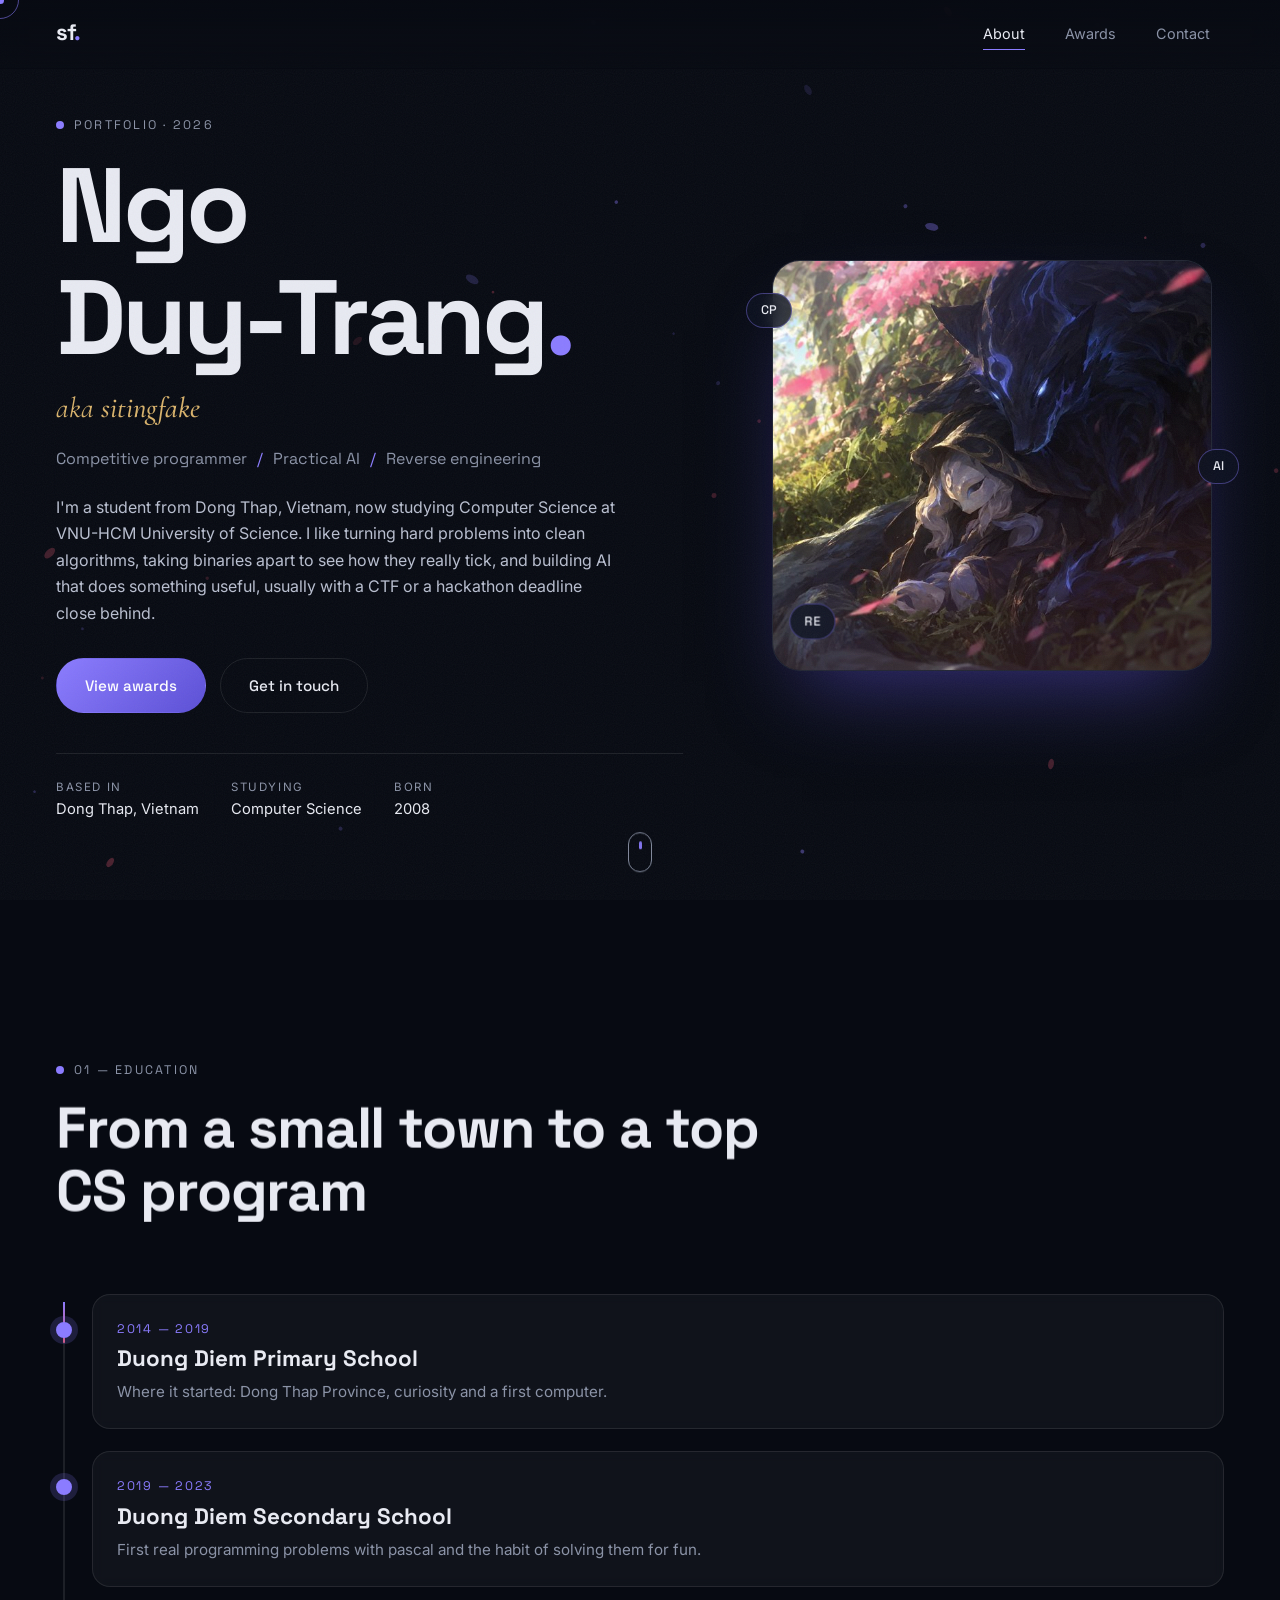
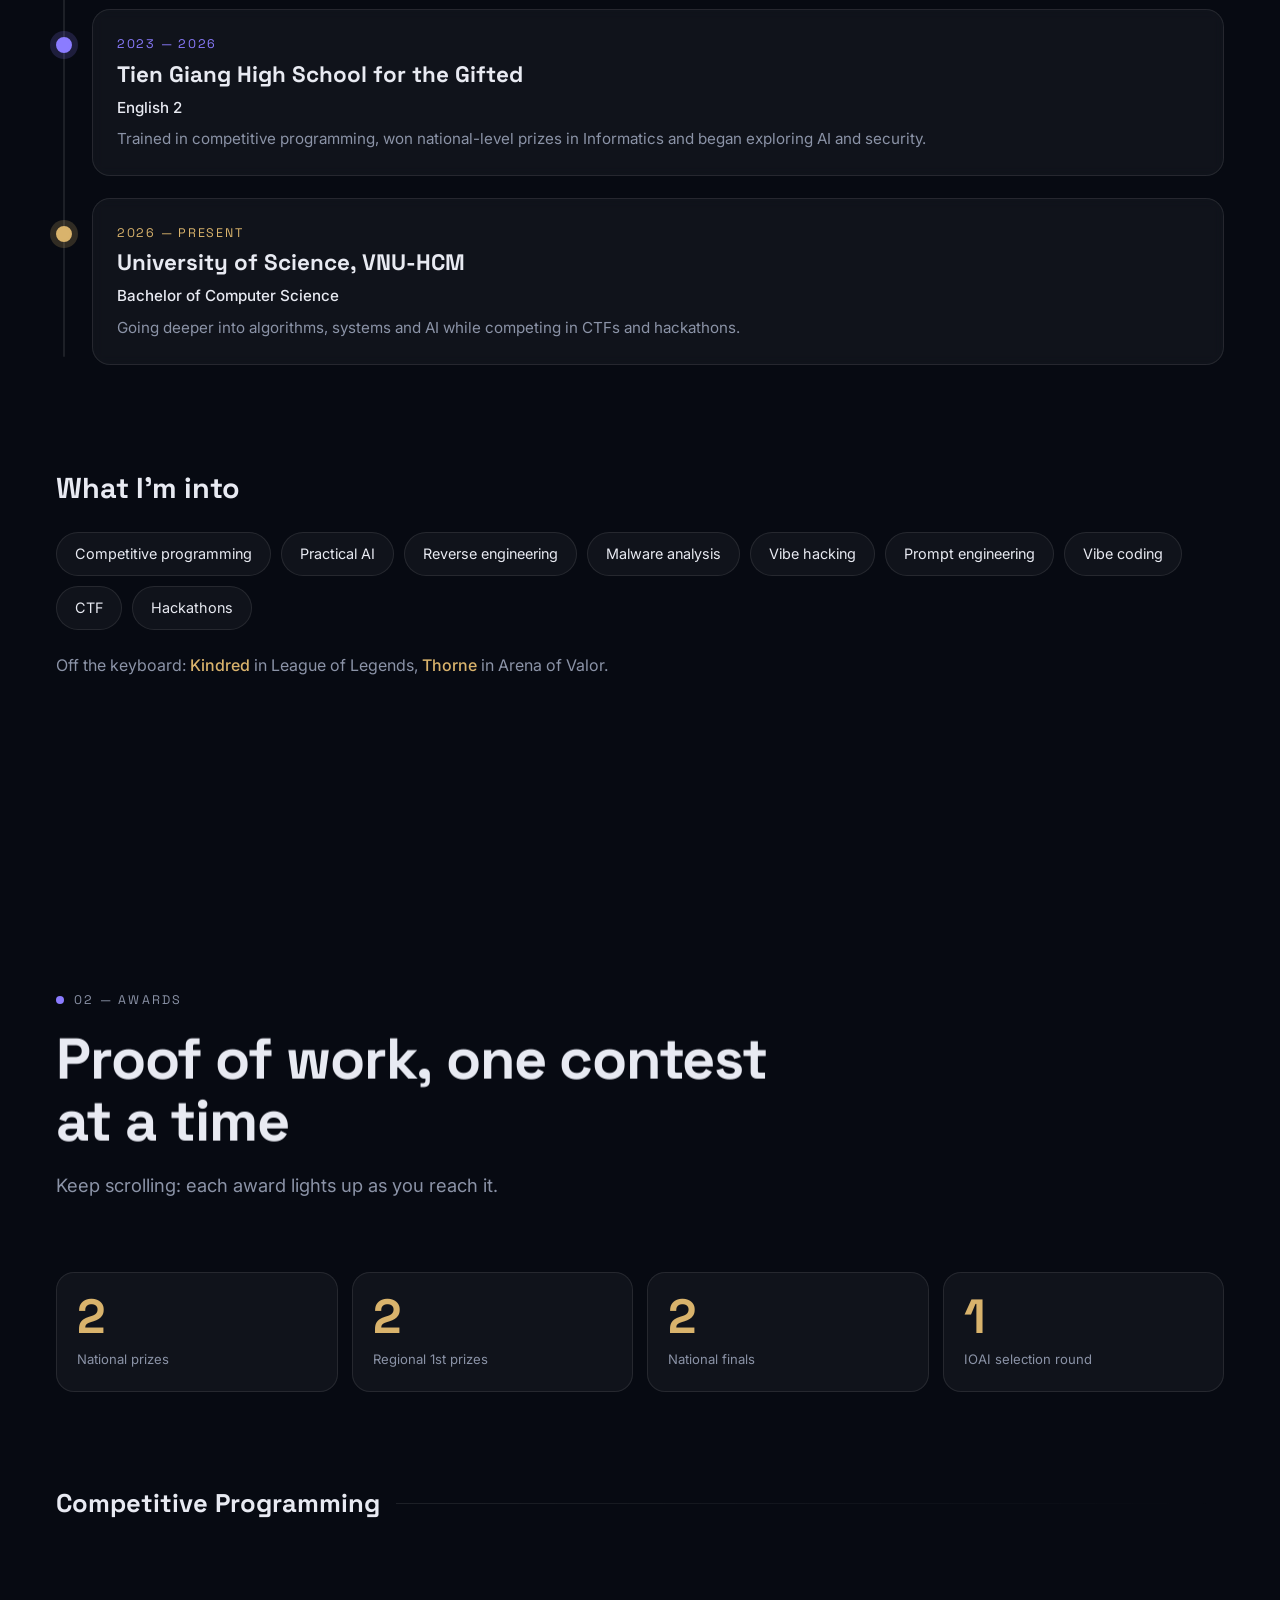
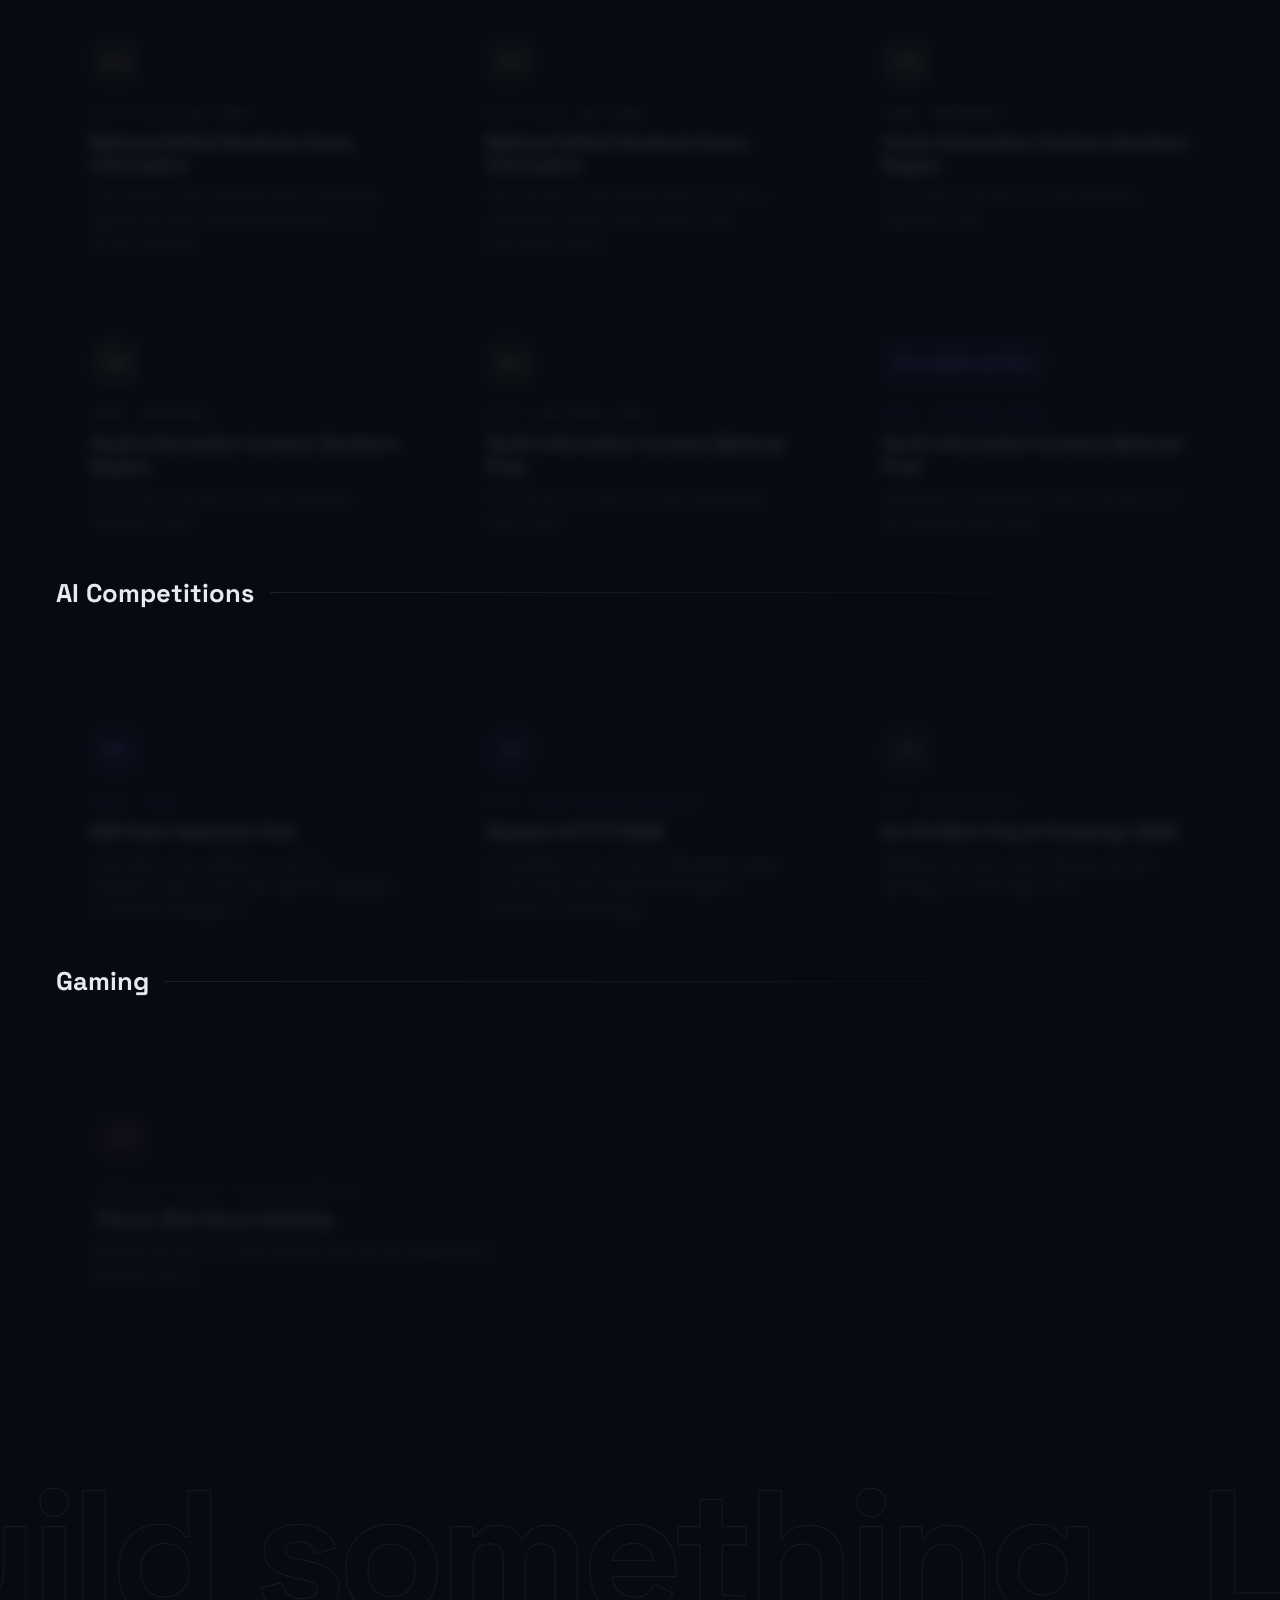
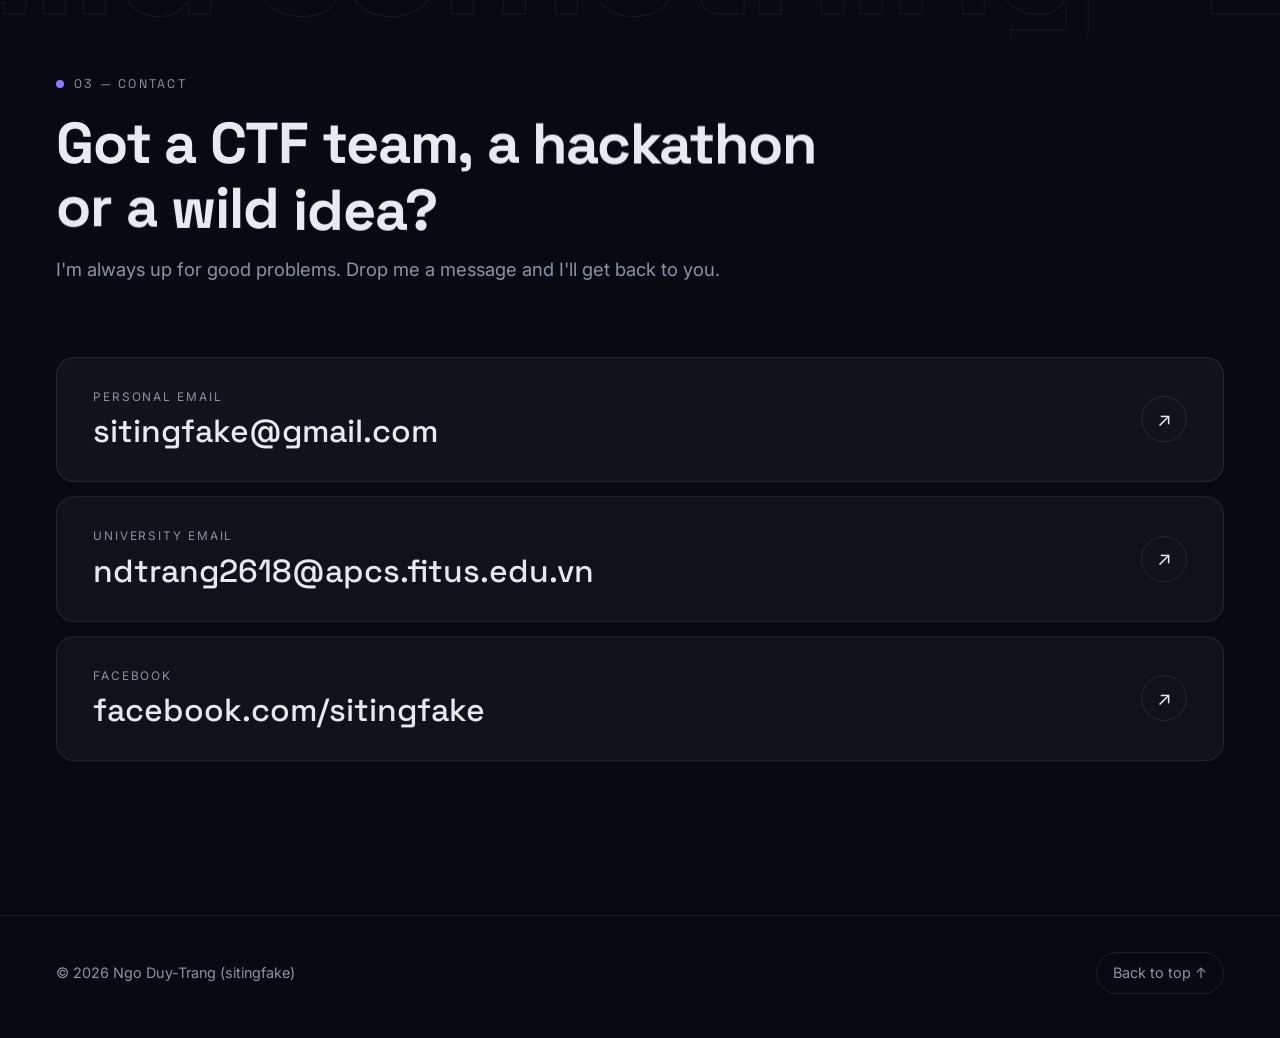
==== commit 6a76ca7c: "Update award metadata in index.html" ====
--- a/index.html
+++ b/index.html
@@ -217,7 +217,7 @@
         <div class="award-grid">
           <article class="card award award--violet" data-award tabindex="0">
             <span class="award__medal">INT</span>
-            <p class="award__meta">2026 · International</p>
+            <p class="award__meta">2026 · VOAI</p>
             <h4>IOAI Team Selection Test</h4>
             <p>Took part in the selection round for Vietnam's team at the International Olympiad in Artificial Intelligence.</p>
           </article>
@@ -229,7 +229,7 @@
           </article>
           <article class="card award award--pending" data-award tabindex="0">
             <span class="award__medal">FIN</span>
-            <p class="award__meta">Ho Chi Minh City · Final round</p>
+            <p class="award__meta">AIC · Final round</p>
             <h4>Ho Chi Minh City AI Challenge 2026</h4>
             <p>Reached the final round. Results are still pending, so check back soon.</p>
           </article>
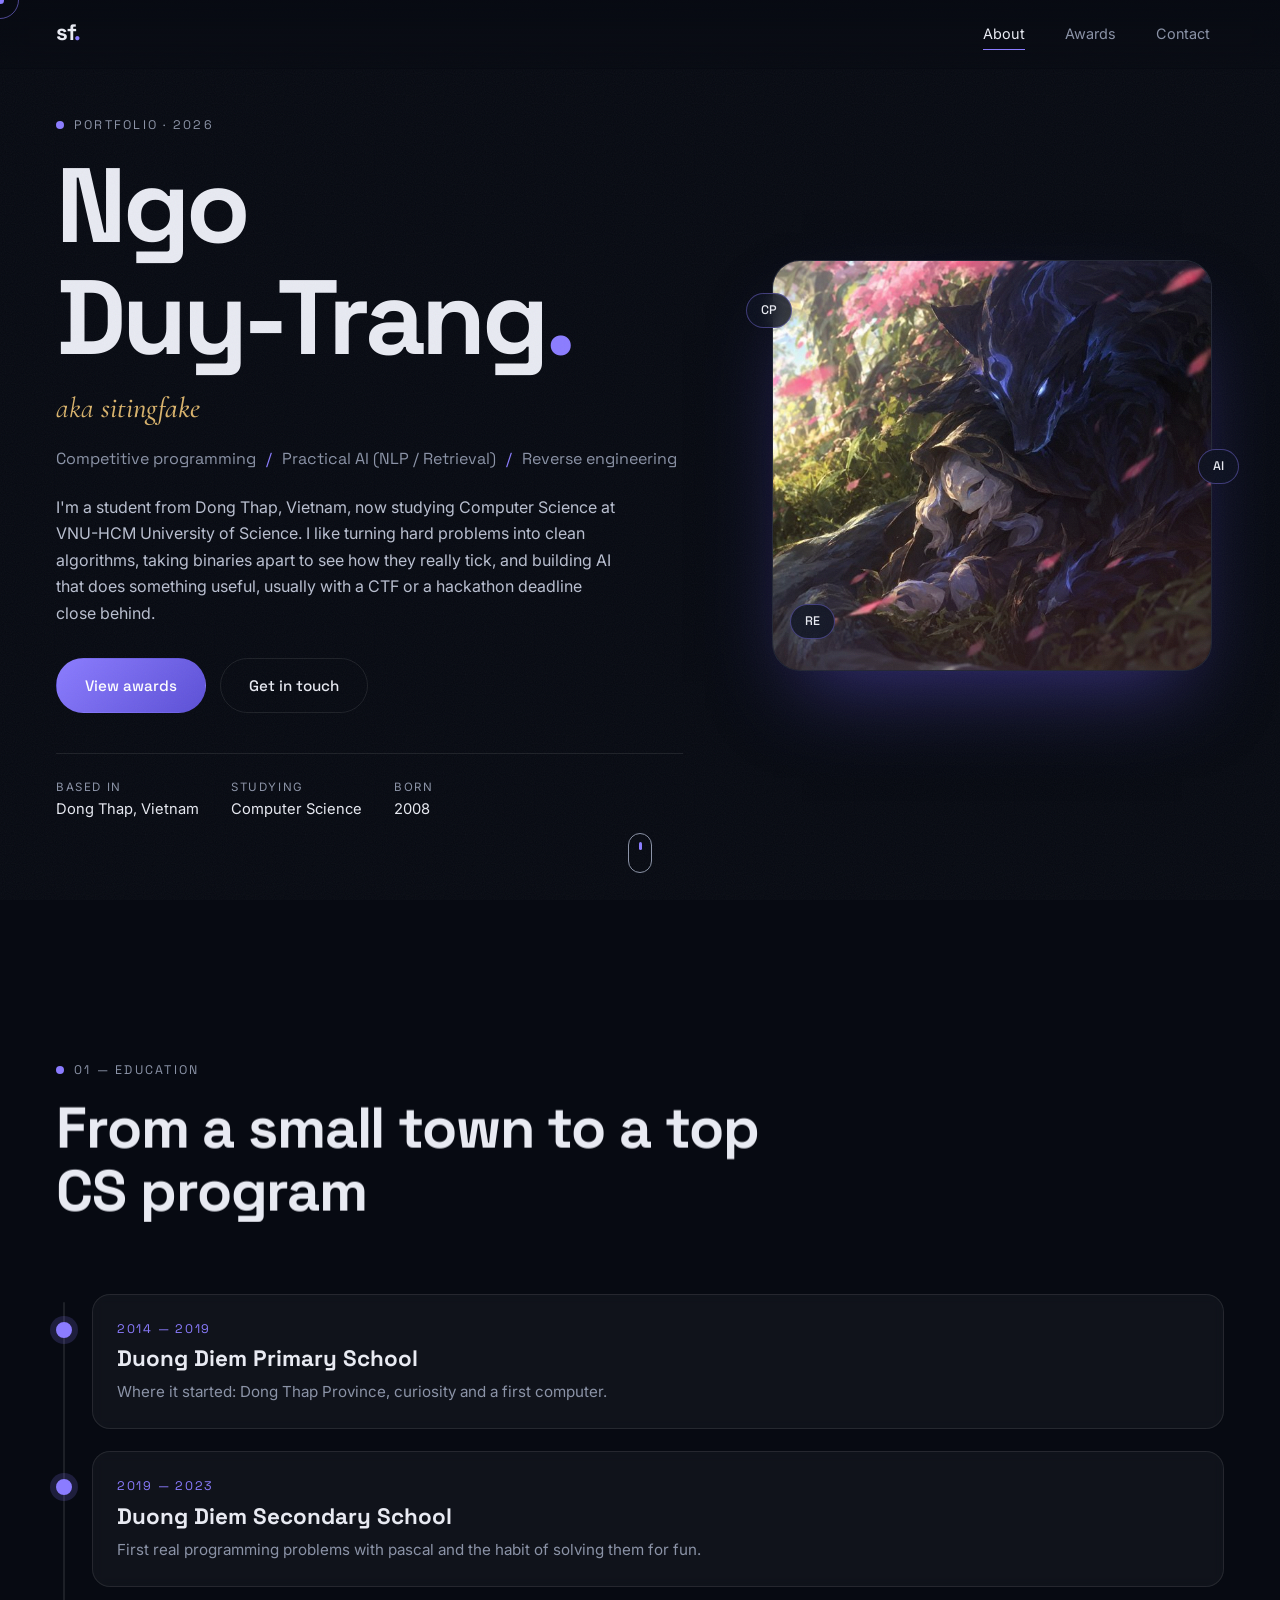
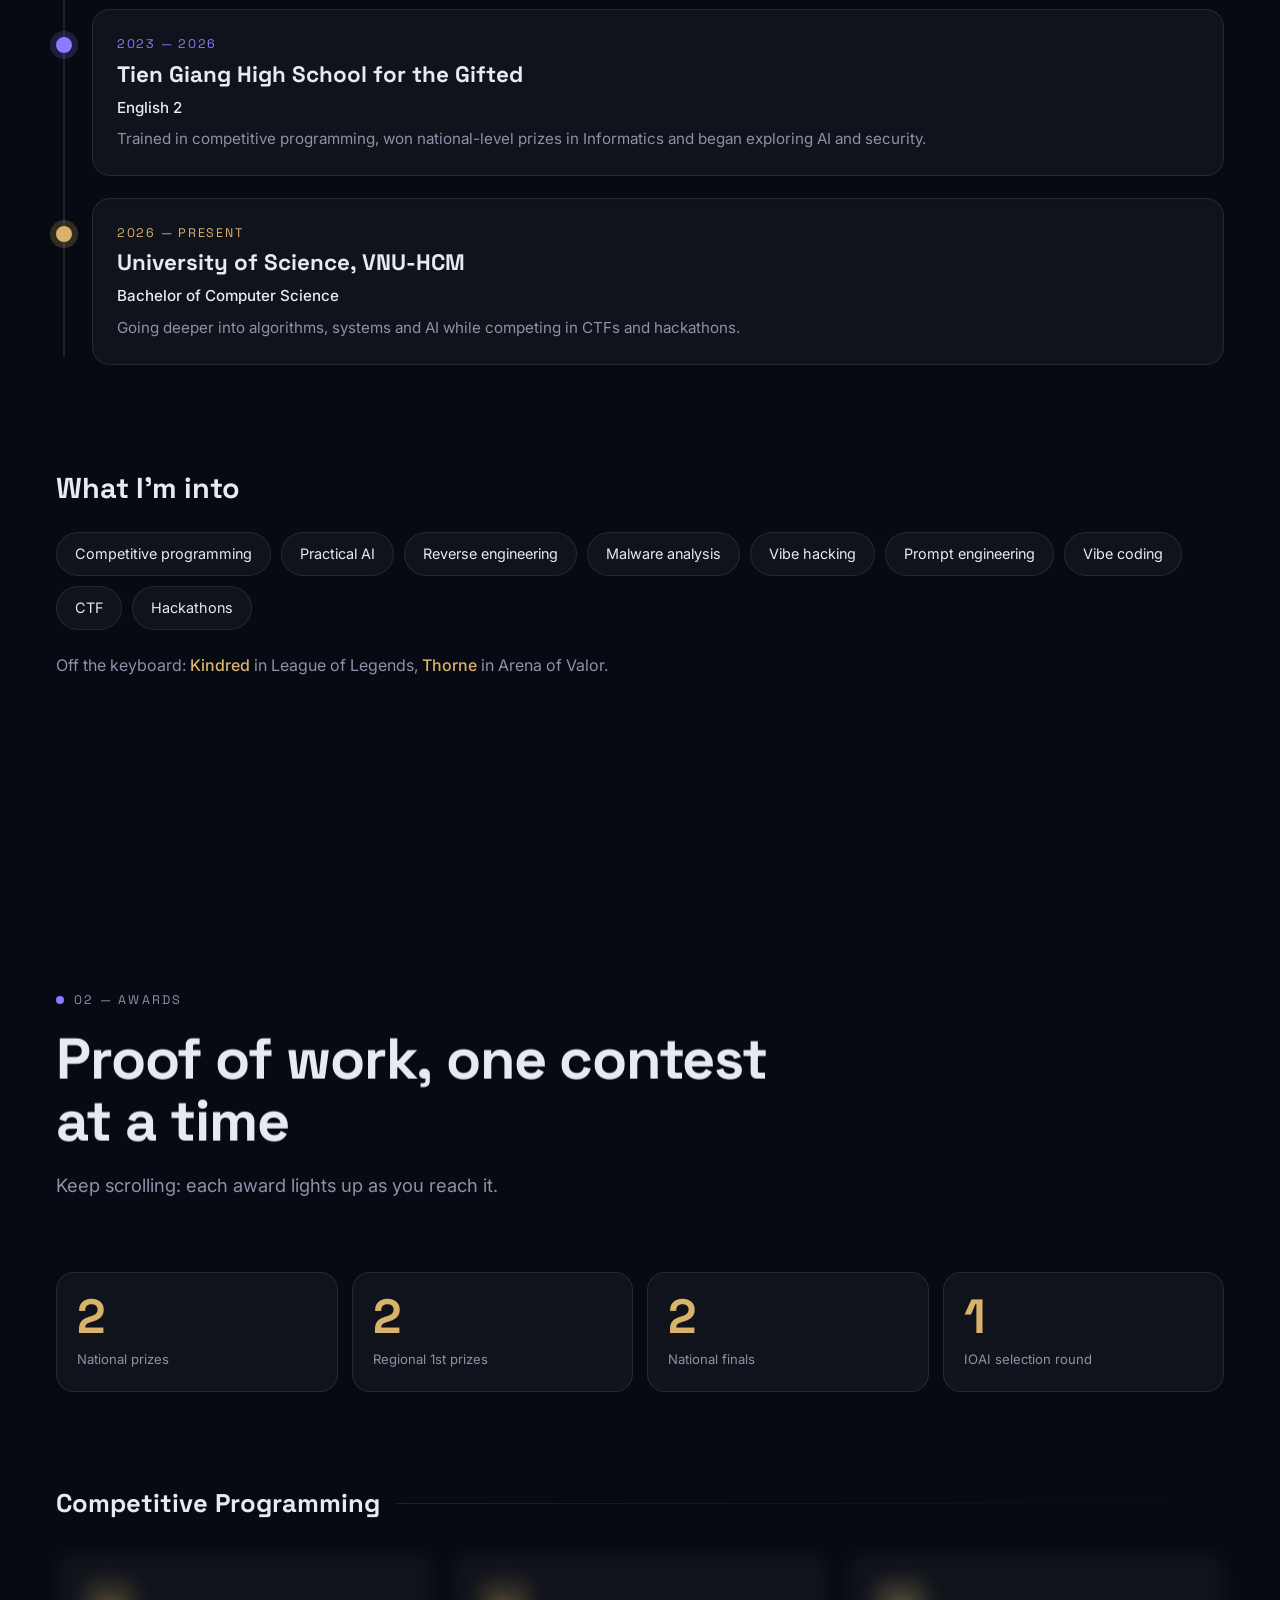
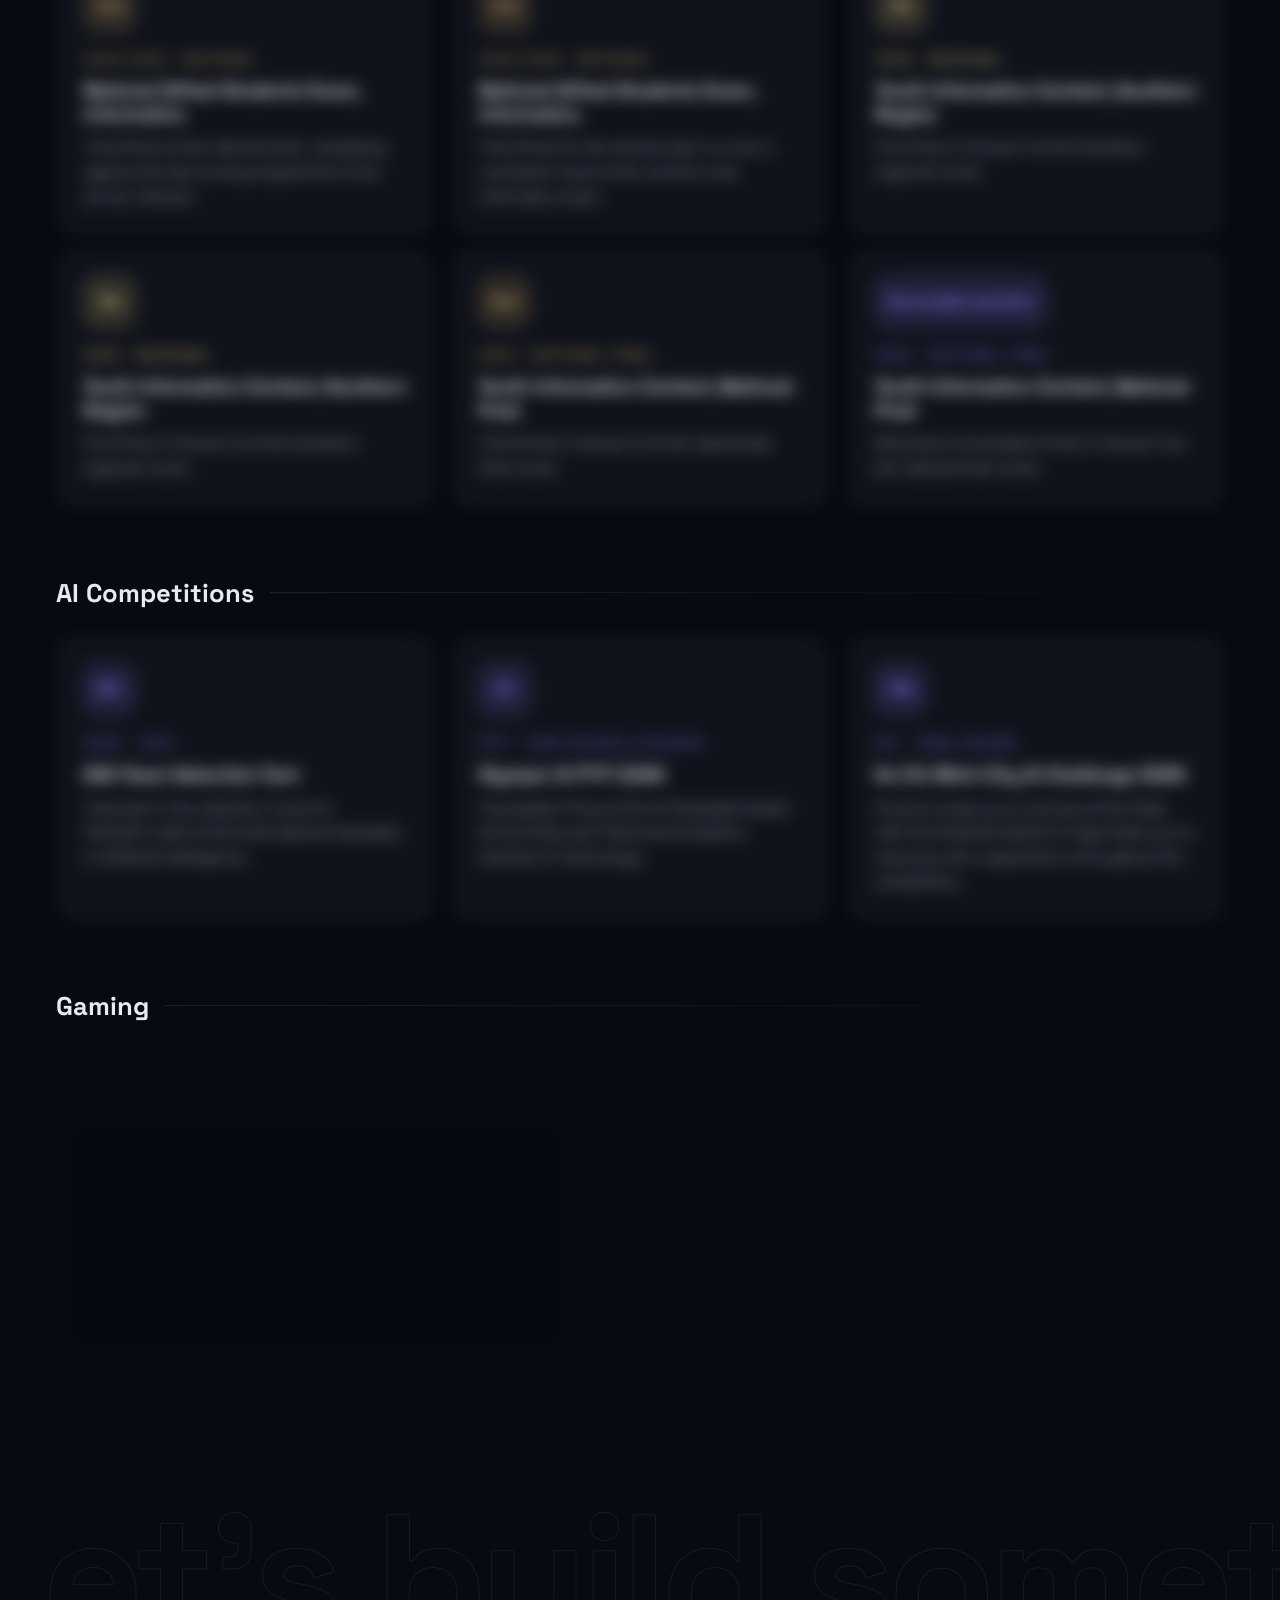
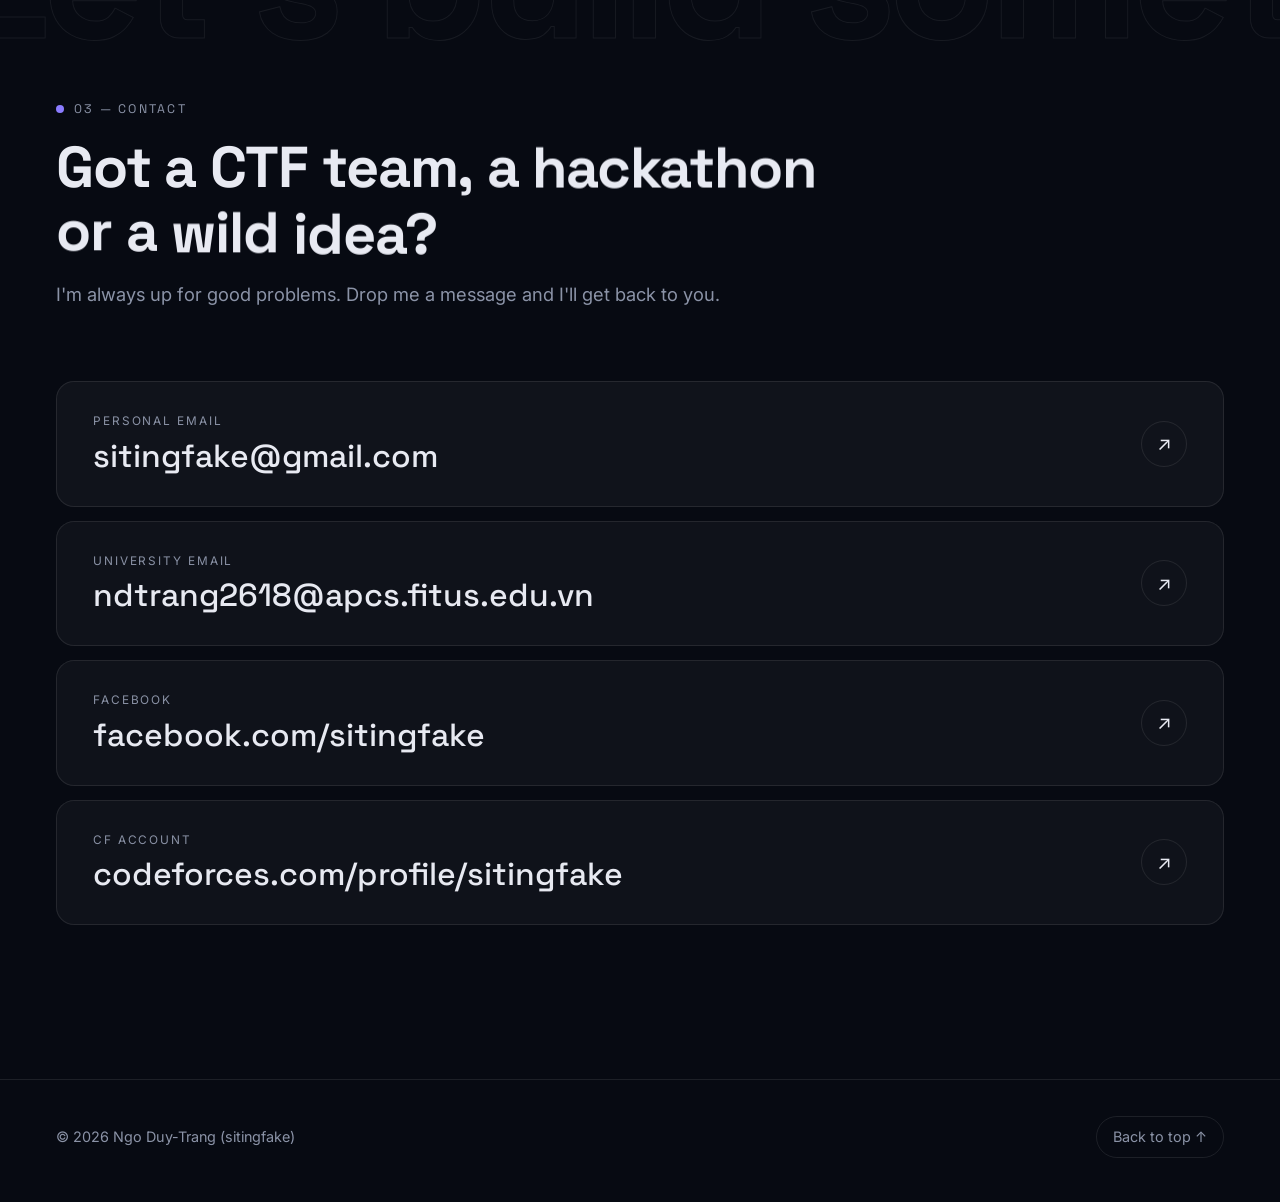
==== commit 041a5482: "Update hero role and award descriptions in index.html" ====
--- a/index.html
+++ b/index.html
@@ -58,7 +58,7 @@
             <span class="line"><span class="line__inner">Duy-Trang<em>.</em></span></span>
           </h1>
           <p class="hero__alias" data-reveal>aka <strong>sitingfake</strong></p>
-          <p class="hero__role" data-reveal>Competitive programmer <span>/</span> Practical AI <span>/</span> Reverse engineering</p>
+          <p class="hero__role" data-reveal>Competitive programming <span>/</span> Practical AI (NLP / Retrieval) <span>/</span> Reverse engineering</p>
           <p class="hero__bio" data-reveal>
             I'm a student from Dong Thap, Vietnam, now studying Computer Science at VNU-HCM University of Science.
             I like turning hard problems into clean algorithms, taking binaries apart to see how they really tick,
@@ -227,11 +227,11 @@
             <h4>Olympic AI PTIT 2026</h4>
             <p>Consolation Prize at the AI Olympiad hosted by the Posts and Telecommunications Institute of Technology.</p>
           </article>
-          <article class="card award award--pending" data-award tabindex="0">
+          <article class="card award award--violet" data-award tabindex="0">
             <span class="award__medal">FIN</span>
             <p class="award__meta">AIC · Final round</p>
             <h4>Ho Chi Minh City AI Challenge 2026</h4>
-            <p>Reached the final round. Results are still pending, so check back soon.</p>
+            <p>Proud to wrap up our journey at the finals with the Potential Award! A huge thank you to everyone who supported us throughout the competition.</p>
           </article>
         </div>
 
@@ -278,6 +278,11 @@
             <span class="contact-card__value">facebook.com/sitingfake</span>
             <span class="contact-card__arrow" aria-hidden="true">↗</span>
           </a>
+          <a class="contact-card" href="https://codeforces.com/profile/sitingfake" data-reveal data-magnetic>
+            <span class="contact-card__label">CF account </span>
+            <span class="contact-card__value">codeforces.com/profile/sitingfake</span>
+            <span class="contact-card__arrow" aria-hidden="true">↗</span>
+          </a>
         </div>
       </div>
     </section>
